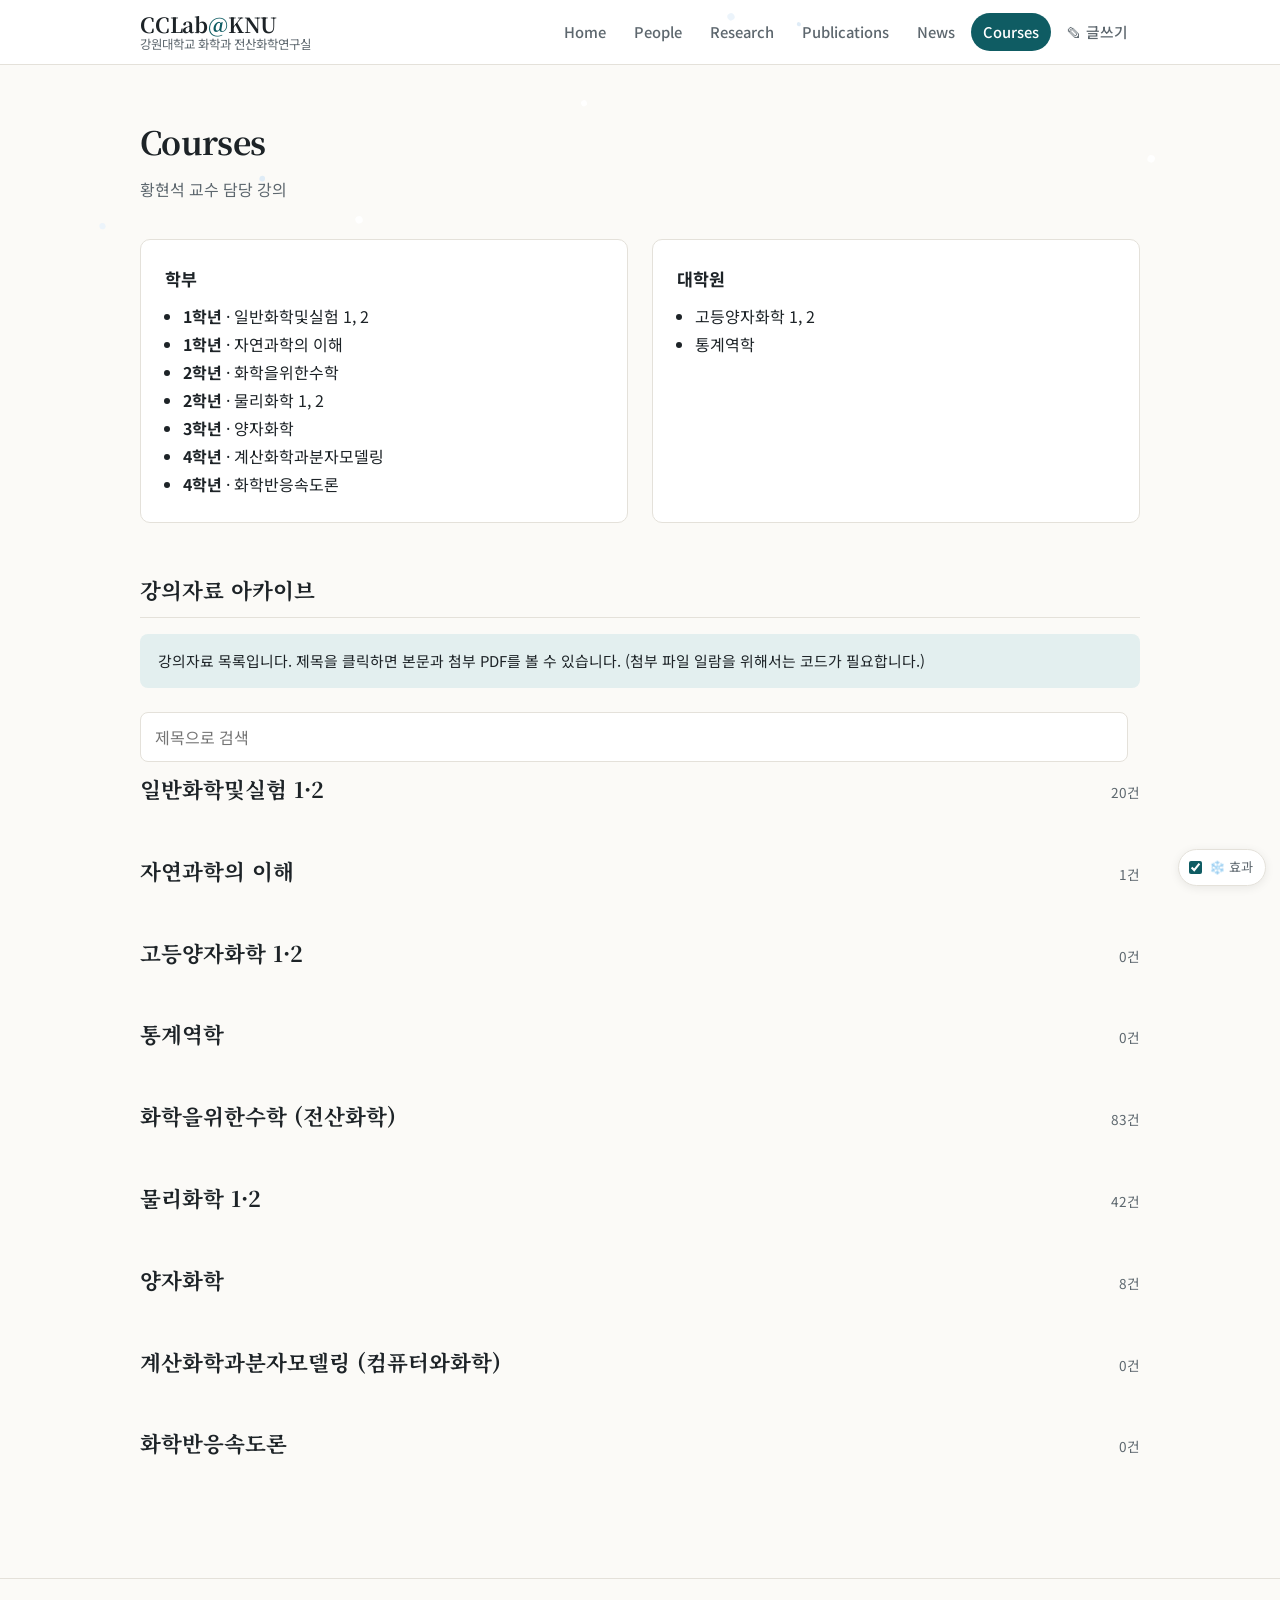
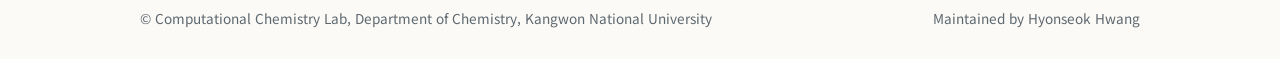
==== courses/index.html @ 5c09cba2 "CCLab 메인 홈페이지" ====
<!doctype html>
<html lang="ko">
<head>
<meta charset="utf-8">
<meta name="viewport" content="width=device-width, initial-scale=1">
<title>Courses · CCLab@KNU</title>
<meta name="description" content="강원대학교 화학과 전산화학연구실 (Computational Chemistry Lab, Kangwon National University)">
<link rel="preconnect" href="https://fonts.googleapis.com">
<link rel="preconnect" href="https://fonts.gstatic.com" crossorigin>
<link href="https://fonts.googleapis.com/css2?family=Noto+Sans+KR:wght@400;500;700&family=Noto+Serif+KR:wght@600;700&display=swap" rel="stylesheet">
<link rel="stylesheet" href="../assets/highlight/github.min.css">
<link rel="stylesheet" href="../assets/style.css">
</head>
<body>
<header class="site-header">
  <div class="wrap">
    <a class="brand" href="../"><b>CCLab<span>@</span>KNU</b><small>강원대학교 화학과 전산화학연구실</small></a>
    <button class="nav-toggle" aria-label="메뉴 열기" aria-expanded="false" aria-controls="nav"><span></span><span></span><span></span></button>
    <nav class="nav" id="nav"><a href="../">Home</a><a href="../people/">People</a><a href="../research/">Research</a><a href="../publications/">Publications</a><a href="../news/">News</a><a href="../courses/" class="active">Courses</a><a href="../write.html">✎ 글쓰기</a></nav>
  </div>
</header>
<main><div class="wrap">

<h1 class="page-title">Courses</h1>
<p class="page-lead">황현석 교수 담당 강의</p>
<div class="course-grid">
  <section class="card">
    <h3>학부</h3>
    <ul>
      <li><b>1학년</b> · 일반화학및실험 1, 2</li>
      <li><b>1학년</b> · 자연과학의 이해</li>
      <li><b>2학년</b> · 화학을위한수학</li>
      <li><b>2학년</b> · 물리화학 1, 2</li>
      <li><b>3학년</b> · 양자화학</li>
      <li><b>4학년</b> · 계산화학과분자모델링</li>
      <li><b>4학년</b> · 화학반응속도론</li>
    </ul>
  </section>
  <section class="card">
    <h3>대학원</h3>
    <ul>
      <li>고등양자화학 1, 2</li>
      <li>통계역학</li>
    </ul>
  </section>
</div>

<h2>강의자료 아카이브</h2>
<p class="note">강의자료 목록입니다. 제목을 클릭하면 본문과 첨부 PDF를 볼 수 있습니다. (첨부 파일 일람을 위해서는 코드가 필요합니다.)</p>

<div class="pub-tools">
  <input type="search" id="bq" placeholder="제목으로 검색" aria-label="강의자료 검색">
  <span id="bcount" style="color:var(--muted);font-size:.9rem"></span>
</div>

<details class="board"><summary class="board-head"><h2>일반화학및실험 1·2</h2><span class="meta">20건</span></summary><ul class="news-list arch"><li data-t="2018년 2학기 일반화학및실험2 2차시험 해답"><time>2018.12.19</time><button class="arch-link" data-file="" data-body="&lt;p&gt;2018년 2학기 일반화학및실험2 2차시험 해답입니다.&lt;/p&gt;" data-title="2018년 2학기 일반화학및실험2 2차시험 해답" data-date="2018.12.19">2018년 2학기 일반화학및실험2 2차시험 해답</button></li>
<li data-t="2018년 2학기 일반화학및실험2 1차시험 해답"><time>2018.11.15</time><button class="arch-link" data-file="" data-body="&lt;p&gt;2018년 2학기 일반화학및실험2 1차시험 해답입니다.&lt;/p&gt;" data-title="2018년 2학기 일반화학및실험2 1차시험 해답" data-date="2018.11.15">2018년 2학기 일반화학및실험2 1차시험 해답</button></li>
<li data-t="2010년 1학기 일반화학및실험1 기말고사 해답"><time>2017.04.17</time><button class="arch-link" data-file="" data-body="&lt;p&gt;2010년 1학기 일반화학및실험1 기말고사 해답&lt;/p&gt;" data-title="2010년 1학기 일반화학및실험1 기말고사 해답" data-date="2017.04.17">2010년 1학기 일반화학및실험1 기말고사 해답</button></li>
<li data-t="2010년 1학기 일반화학및실험1 기말고사 문제"><time>2017.04.17</time><button class="arch-link" data-file="" data-body="&lt;p&gt;2010년 1학기 일반화학및실험1 기말고사 문제&lt;/p&gt;" data-title="2010년 1학기 일반화학및실험1 기말고사 문제" data-date="2017.04.17">2010년 1학기 일반화학및실험1 기말고사 문제</button></li>
<li data-t="2010년 1학기 일반화학및실험1 2차 중간고사 해답"><time>2017.04.17</time><button class="arch-link" data-file="" data-body="&lt;p&gt;2010년 1학기 일반화학및실험1 2차 중간고사 해답&lt;/p&gt;" data-title="2010년 1학기 일반화학및실험1 2차 중간고사 해답" data-date="2017.04.17">2010년 1학기 일반화학및실험1 2차 중간고사 해답</button></li>
<li data-t="2010년 1학기 일반화학및실험1 2차 중간고사 문제"><time>2017.04.17</time><button class="arch-link" data-file="" data-body="&lt;p&gt;2010년 1학기 일반화학및실험1 2차 중간고사 문제&lt;/p&gt;" data-title="2010년 1학기 일반화학및실험1 2차 중간고사 문제" data-date="2017.04.17">2010년 1학기 일반화학및실험1 2차 중간고사 문제</button></li>
<li data-t="2010년 1학기 일반화학및실험1 1차 중간고사 해답"><time>2017.04.17</time><button class="arch-link" data-file="" data-body="&lt;p&gt;2010년 1학기 일반화학및실험1 1차 중간고사 해답&lt;/p&gt;" data-title="2010년 1학기 일반화학및실험1 1차 중간고사 해답" data-date="2017.04.17">2010년 1학기 일반화학및실험1 1차 중간고사 해답</button></li>
<li data-t="2014년 2학기 일반화학및실험2 기말고사 해답"><time>2017.03.21</time><button class="arch-link" data-file="" data-body="&lt;p&gt;2014년 2학기 일반화학및실험2 기말고사 해답&lt;/p&gt;" data-title="2014년 2학기 일반화학및실험2 기말고사 해답" data-date="2017.03.21">2014년 2학기 일반화학및실험2 기말고사 해답</button></li>
<li data-t="2014년 2학기 일반화학및실험2 기말고사 문제"><time>2017.03.21</time><button class="arch-link" data-file="" data-body="&lt;p&gt;2014년 2학기 일반화학및실험2 기말고사 문제&lt;/p&gt;" data-title="2014년 2학기 일반화학및실험2 기말고사 문제" data-date="2017.03.21">2014년 2학기 일반화학및실험2 기말고사 문제</button></li>
<li data-t="2014년 2학기 일반화학및실험2 2차 중간고사 정답"><time>2017.03.21</time><button class="arch-link" data-file="" data-body="&lt;p&gt;2014년 2학기 일반화학및실험2 2차 중간고사 정답&lt;/p&gt;" data-title="2014년 2학기 일반화학및실험2 2차 중간고사 정답" data-date="2017.03.21">2014년 2학기 일반화학및실험2 2차 중간고사 정답</button></li>
<li data-t="2014년 2학기 일반화학및실험2 2차 중간고사 문제"><time>2017.03.21</time><button class="arch-link" data-file="" data-body="&lt;p&gt;2014년 2학기 일반화학및실험2 2차 중간고사 문제&lt;/p&gt;" data-title="2014년 2학기 일반화학및실험2 2차 중간고사 문제" data-date="2017.03.21">2014년 2학기 일반화학및실험2 2차 중간고사 문제</button></li>
<li data-t="2014년 2학기 일반화학및실험2 1차 중간고사 해답"><time>2017.03.21</time><button class="arch-link" data-file="" data-body="&lt;p&gt;2014년 2학기 일반화학및실험2 1차 중간고사 해답&lt;/p&gt;" data-title="2014년 2학기 일반화학및실험2 1차 중간고사 해답" data-date="2017.03.21">2014년 2학기 일반화학및실험2 1차 중간고사 해답</button></li>
<li data-t="2014년 2학기 일반화학및실험2 1차 중간고사 문제"><time>2017.03.21</time><button class="arch-link" data-file="" data-body="&lt;p&gt;2014년 2학기 일반화학및실험2 1차 중간고사 문제&lt;/p&gt;" data-title="2014년 2학기 일반화학및실험2 1차 중간고사 문제" data-date="2017.03.21">2014년 2학기 일반화학및실험2 1차 중간고사 문제</button></li>
<li data-t="2014년 1학기 일반화학및실험1 기말고사 정답"><time>2017.03.21</time><button class="arch-link" data-file="" data-body="&lt;p&gt;2014년 1학기 일반화학및실험1 기말고사 정답&lt;/p&gt;" data-title="2014년 1학기 일반화학및실험1 기말고사 정답" data-date="2017.03.21">2014년 1학기 일반화학및실험1 기말고사 정답</button></li>
<li data-t="2014년 1학기 일반화학및실험1 기말고사 문제"><time>2017.03.21</time><button class="arch-link" data-file="" data-body="&lt;p&gt;2014년 1학기 일반화학및실험1 기말고사 문제&lt;/p&gt;" data-title="2014년 1학기 일반화학및실험1 기말고사 문제" data-date="2017.03.21">2014년 1학기 일반화학및실험1 기말고사 문제</button></li>
<li data-t="2014년 1학기 일반화학및실험1 2차 중간고사 해답"><time>2017.03.21</time><button class="arch-link" data-file="" data-body="&lt;p&gt;2014년 1학기 일반화학및실험1 2차 중간고사 해답&lt;/p&gt;" data-title="2014년 1학기 일반화학및실험1 2차 중간고사 해답" data-date="2017.03.21">2014년 1학기 일반화학및실험1 2차 중간고사 해답</button></li>
<li data-t="2014년 1학기 일반화학및실험1 2차 중간고사 문제"><time>2017.03.21</time><button class="arch-link" data-file="" data-body="&lt;p&gt;2014년 1학기 일반화학및실험1 2차 중간고사 문제&lt;/p&gt;" data-title="2014년 1학기 일반화학및실험1 2차 중간고사 문제" data-date="2017.03.21">2014년 1학기 일반화학및실험1 2차 중간고사 문제</button></li>
<li data-t="2014년 1학기 일반화학및실험1 1차 중간고사 해답"><time>2017.03.21</time><button class="arch-link" data-file="" data-body="&lt;p&gt;2014년 1학기 일반화학및실험1 1차 중간고사 해답&lt;/p&gt;" data-title="2014년 1학기 일반화학및실험1 1차 중간고사 해답" data-date="2017.03.21">2014년 1학기 일반화학및실험1 1차 중간고사 해답</button></li>
<li data-t="2014년 1학기 일반화학및실험1 1차 중간고사 문제"><time>2017.03.21</time><button class="arch-link" data-file="" data-body="&lt;p&gt;2014년 1학기 일반화학및실험1 1차 중간고사 문제&lt;/p&gt;" data-title="2014년 1학기 일반화학및실험1 1차 중간고사 문제" data-date="2017.03.21">2014년 1학기 일반화학및실험1 1차 중간고사 문제</button></li>
<li data-t="2010년 1학기 일반화학및실험1 1차 중간고사 문제"><time>2017.03.21</time><button class="arch-link" data-file="" data-body="&lt;p&gt;2010년 일반화학및실험1 1차 중간고사 문제&lt;/p&gt;" data-title="2010년 1학기 일반화학및실험1 1차 중간고사 문제" data-date="2017.03.21">2010년 1학기 일반화학및실험1 1차 중간고사 문제</button></li></ul></details>
<details class="board"><summary class="board-head"><h2>자연과학의 이해</h2><span class="meta">1건</span></summary><ul class="news-list arch"><li data-t="2015년 2학기 자과이 중간고사 기출문제 (2분반)"><time>2016.03.30</time><button class="arch-link" data-file="" data-body="&lt;p&gt;2015년 2학기 자과이 중간고사&lt;/p&gt;" data-title="2015년 2학기 자과이 중간고사 기출문제 (2분반)" data-date="2016.03.30">2015년 2학기 자과이 중간고사 기출문제 (2분반)</button></li></ul></details>
<details class="board"><summary class="board-head"><h2>고등양자화학 1·2</h2><span class="meta">0건</span></summary><p style="color:var(--muted);padding:8px 0">등록된 글이 없습니다.</p></details>
<details class="board"><summary class="board-head"><h2>통계역학</h2><span class="meta">0건</span></summary><p style="color:var(--muted);padding:8px 0">등록된 글이 없습니다.</p></details>
<details class="board"><summary class="board-head"><h2>화학을위한수학 (전산화학)</h2><span class="meta">83건</span></summary><ul class="news-list arch"><li data-t="2023년 1학기 화학을위한수학 3차시험 해답"><time>2023.06.26</time><button class="arch-link" data-file="assets/boards/compchem/102__2023s_math_for_phys_chem_test03_sol.pdf" data-body="&lt;p&gt;2023년 1학기 화학을위한수학 3차시험 해답&lt;/p&gt;" data-title="2023년 1학기 화학을위한수학 3차시험 해답" data-date="2023.06.26">2023년 1학기 화학을위한수학 3차시험 해답</button></li>
<li data-t="2023년 1학기 화학을위한수학 3차시험 문제"><time>2023.06.26</time><button class="arch-link" data-file="assets/boards/compchem/101__2023s_comp_chem_test03.pdf" data-body="&lt;p&gt;2023년 1학기 화학을위한수학 3차시험 문제&lt;/p&gt;" data-title="2023년 1학기 화학을위한수학 3차시험 문제" data-date="2023.06.26">2023년 1학기 화학을위한수학 3차시험 문제</button></li>
<li data-t="2023년 1학기 화학을위한수학 2차시험 해답"><time>2023.06.26</time><button class="arch-link" data-file="assets/boards/compchem/100__2023s_math_for_phys_chem_test02_sol.pdf" data-body="&lt;p&gt;2023년 1학기 화학을위한수학 2차시험 해답&lt;/p&gt;" data-title="2023년 1학기 화학을위한수학 2차시험 해답" data-date="2023.06.26">2023년 1학기 화학을위한수학 2차시험 해답</button></li>
<li data-t="2023년 1학기 화학을위한수학 1차시험 해답"><time>2023.05.15</time><button class="arch-link" data-file="assets/boards/compchem/98__2023s_math_for_phys_chem_test01_sol.pdf" data-body="&lt;p&gt;2023년 1학기 화학을위한수학 1차시험 해답&lt;/p&gt;" data-title="2023년 1학기 화학을위한수학 1차시험 해답" data-date="2023.05.15">2023년 1학기 화학을위한수학 1차시험 해답</button></li>
<li data-t="2023년 1학기 화학을위한수학 1차시험 문제"><time>2023.05.15</time><button class="arch-link" data-file="assets/boards/compchem/97__2023s_math_for_phys_chem_test01.pdf" data-body="&lt;p&gt;2023년 1학기 화학을위한수학 1차시험 문제입니다.&lt;/p&gt;" data-title="2023년 1학기 화학을위한수학 1차시험 문제" data-date="2023.05.15">2023년 1학기 화학을위한수학 1차시험 문제</button></li>
<li data-t="2018년 1학기 전산화학  3차시험 해답"><time>2018.06.25</time><button class="arch-link" data-file="assets/boards/compchem/95__2018s_comp_chem_test03_sol.pdf" data-body="&lt;p&gt;2018년 1학기 전산화학  3차시험 해답&lt;/p&gt;" data-title="2018년 1학기 전산화학  3차시험 해답" data-date="2018.06.25">2018년 1학기 전산화학  3차시험 해답</button></li>
<li data-t="2018년 1학기 전산화학  3차시험 문제"><time>2018.06.25</time><button class="arch-link" data-file="assets/boards/compchem/94__2018s_comp_chem_test03.pdf" data-body="&lt;p&gt;2018년 1학기 전산화학  3차시험 문제&lt;/p&gt;" data-title="2018년 1학기 전산화학  3차시험 문제" data-date="2018.06.25">2018년 1학기 전산화학  3차시험 문제</button></li>
<li data-t="2018년 1학기 전산화학 2차시험 문제"><time>2018.06.05</time><button class="arch-link" data-file="assets/boards/compchem/92__2018s_comp_chem_test02.pdf" data-body="&lt;p&gt;2018년 1학기 전산화학 2차시험 문제제&lt;/p&gt;" data-title="2018년 1학기 전산화학 2차시험 문제" data-date="2018.06.05">2018년 1학기 전산화학 2차시험 문제</button></li>
<li data-t="2018년 1학기 전산화학  2차시험 해답"><time>2018.06.05</time><button class="arch-link" data-file="assets/boards/compchem/93__2018s_comp_chem_test02_sol.pdf" data-body="&lt;p&gt;2018년 1학기 전산화학  2차시험 해답&lt;/p&gt;" data-title="2018년 1학기 전산화학  2차시험 해답" data-date="2018.06.05">2018년 1학기 전산화학  2차시험 해답</button></li>
<li data-t="2018년 전산화학 1차시험 문제"><time>2018.04.10</time><button class="arch-link" data-file="assets/boards/compchem/88__2018s_comp_chem_test01.pdf" data-body="&lt;p&gt;2018년 전산화학 1차시험 문제입니다.&lt;/p&gt;" data-title="2018년 전산화학 1차시험 문제" data-date="2018.04.10">2018년 전산화학 1차시험 문제</button></li>
<li data-t="2018년 전산화학 1차시험  해답"><time>2018.04.10</time><button class="arch-link" data-file="assets/boards/compchem/89__2018s_comp_chem_test01_sol.pdf" data-body="&lt;p&gt;2018년 전산화학 1차시험  해답입니다.&lt;/p&gt;" data-title="2018년 전산화학 1차시험  해답" data-date="2018.04.10">2018년 전산화학 1차시험  해답</button></li>
<li data-t="2017년 전산화학 3차시험 정답"><time>2017.06.28</time><button class="arch-link" data-file="assets/boards/compchem/85__2017s_comp_chem_test03_sol.pdf" data-body="&lt;p&gt;2017년 전산화학 3차시험 정답입니다.&lt;/p&gt;" data-title="2017년 전산화학 3차시험 정답" data-date="2017.06.28">2017년 전산화학 3차시험 정답</button></li>
<li data-t="2017년 전산화학 3차시험 문제"><time>2017.06.28</time><button class="arch-link" data-file="assets/boards/compchem/84__2017s_comp_chem_test03.pdf" data-body="&lt;p&gt;제2017년 전산화학 3차시험 문제&lt;/p&gt;" data-title="2017년 전산화학 3차시험 문제" data-date="2017.06.28">2017년 전산화학 3차시험 문제</button></li>
<li data-t="2017년 전산화학 2차시험 정답"><time>2017.06.19</time><button class="arch-link" data-file="assets/boards/compchem/83__2017s_comp_chem_test02_sol.pdf" data-body="&lt;p&gt;2017년 1학기 전산화학 2차시험 정답&lt;/p&gt;" data-title="2017년 전산화학 2차시험 정답" data-date="2017.06.19">2017년 전산화학 2차시험 정답</button></li>
<li data-t="2017년 전산화학 2차시험 문제"><time>2017.06.19</time><button class="arch-link" data-file="assets/boards/compchem/82__2017s_comp_chem_test02.pdf" data-body="&lt;p&gt;2017년 전산화학 2차시험 문제&lt;/p&gt;" data-title="2017년 전산화학 2차시험 문제" data-date="2017.06.19">2017년 전산화학 2차시험 문제</button></li>
<li data-t="2017년 전산화학 1차시험 정답"><time>2017.04.28</time><button class="arch-link" data-file="assets/boards/compchem/80__2017s_comp_chem_test01_sol.pdf" data-body="&lt;p&gt;2017년도 1학기 전산화학 1차시험 정답&lt;/p&gt;" data-title="2017년 전산화학 1차시험 정답" data-date="2017.04.28">2017년 전산화학 1차시험 정답</button></li>
<li data-t="2017년 전산화학 1차시험 문제"><time>2017.04.28</time><button class="arch-link" data-file="assets/boards/compchem/79__2017s_comp_chem_test01.pdf" data-body="&lt;p&gt;2017년도 1학기 전산화학 1차시험 문제제&lt;/p&gt;" data-title="2017년 전산화학 1차시험 문제" data-date="2017.04.28">2017년 전산화학 1차시험 문제</button></li>
<li data-t="2016년 전산화학 4차 시험 정답"><time>2016.06.21</time><button class="arch-link" data-file="assets/boards/compchem/74__2016s_comp_chem_test04_sol.pdf" data-body="&lt;p&gt;2016년 전산화학 4차 시험 정답&lt;/p&gt;" data-title="2016년 전산화학 4차 시험 정답" data-date="2016.06.21">2016년 전산화학 4차 시험 정답</button></li>
<li data-t="2016년 전산화학 4차 시험 문제"><time>2016.06.21</time><button class="arch-link" data-file="assets/boards/compchem/73__2016s_comp_chem_test04.pdf" data-body="&lt;p&gt;2016년 1학기 전산화학 4차 시험 문제&lt;/p&gt;" data-title="2016년 전산화학 4차 시험 문제" data-date="2016.06.21">2016년 전산화학 4차 시험 문제</button></li>
<li data-t="2016년 전산화학 1차 시험 정답"><time>2016.06.21</time><button class="arch-link" data-file="assets/boards/compchem/76__2016s_comp_chem_test01_sol.pdf" data-body="&lt;p&gt;2016년 전산화학 1차 시험 정답&lt;/p&gt;" data-title="2016년 전산화학 1차 시험 정답" data-date="2016.06.21">2016년 전산화학 1차 시험 정답</button></li>
<li data-t="2016년 전산화학 1차  시험 문제"><time>2016.06.21</time><button class="arch-link" data-file="assets/boards/compchem/75__2016s_comp_chem_test01.pdf" data-body="&lt;p&gt;2016년 전산화학 1차  시험 문제&lt;/p&gt;" data-title="2016년 전산화학 1차  시험 문제" data-date="2016.06.21">2016년 전산화학 1차  시험 문제</button></li>
<li data-t="2016년 전산화학 3차시험 정답"><time>2016.06.13</time><button class="arch-link" data-file="assets/boards/compchem/72__2016s_comp_chem_test03_sol.pdf" data-body="&lt;p&gt;2016년 전산화학 3차시험 정답&lt;br&gt;총점은 120점으로 계산했습니다. (130점 아님)&lt;/p&gt;" data-title="2016년 전산화학 3차시험 정답" data-date="2016.06.13">2016년 전산화학 3차시험 정답</button></li>
<li data-t="2016년 전산화학 3차시험 문제"><time>2016.06.13</time><button class="arch-link" data-file="assets/boards/compchem/71__2016s_comp_chem_test03.pdf" data-body="&lt;p&gt;2016년 전산화학 3차시험 문제&lt;/p&gt;" data-title="2016년 전산화학 3차시험 문제" data-date="2016.06.13">2016년 전산화학 3차시험 문제</button></li>
<li data-t="2016년 전산화학 2차시험 문제"><time>2016.06.13</time><button class="arch-link" data-file="assets/boards/compchem/68__2016s_comp_chem_test02.pdf" data-body="&lt;p&gt;2016년 전산화학 2차시험 문제&lt;/p&gt;" data-title="2016년 전산화학 2차시험 문제" data-date="2016.06.13">2016년 전산화학 2차시험 문제</button></li>
<li data-t="2016년 전산화학 2차 시험 정답"><time>2016.06.13</time><button class="arch-link" data-file="assets/boards/compchem/70__2016s_comp_chem_test02_sol.pdf" data-body="&lt;p&gt;2016년 전산화학 2차 시험 정답&lt;/p&gt;" data-title="2016년 전산화학 2차 시험 정답" data-date="2016.06.13">2016년 전산화학 2차 시험 정답</button></li>
<li data-t="2015년 전산화학 4차시험 정답"><time>2015.06.22</time><button class="arch-link" data-file="assets/boards/compchem/64__2015s_comp_chem_test04_sol.pdf" data-body="&lt;p&gt;2015년 전산화학 4차시험 정답입니다.&lt;/p&gt;" data-title="2015년 전산화학 4차시험 정답" data-date="2015.06.22">2015년 전산화학 4차시험 정답</button></li>
<li data-t="2015년 전산화학 4차시험 문제"><time>2015.06.22</time><button class="arch-link" data-file="assets/boards/compchem/63__2015s_comp_chem_test04.pdf" data-body="&lt;p&gt;2015년 전산화학 4차시험 문제&lt;/p&gt;" data-title="2015년 전산화학 4차시험 문제" data-date="2015.06.22">2015년 전산화학 4차시험 문제</button></li>
<li data-t="2015년 전산화학 3차 시험 정답"><time>2015.06.11</time><button class="arch-link" data-file="assets/boards/compchem/61__2015s_comp_chem_test03_sol.pdf" data-body="&lt;p&gt;2015년 전산화학 3차 시험 정답입니다.&lt;/p&gt;" data-title="2015년 전산화학 3차 시험 정답" data-date="2015.06.11">2015년 전산화학 3차 시험 정답</button></li>
<li data-t="2015년 전산화학 3차 시험 문제"><time>2015.06.11</time><button class="arch-link" data-file="assets/boards/compchem/60__2015s_comp_chem_test03.pdf" data-body="&lt;p&gt;2015년 전산화학 3차 시험 문제입니다.&lt;/p&gt;" data-title="2015년 전산화학 3차 시험 문제" data-date="2015.06.11">2015년 전산화학 3차 시험 문제</button></li>
<li data-t="2015년 전산화학 2차시험 문제 정답"><time>2015.05.27</time><button class="arch-link" data-file="assets/boards/compchem/58__2015s_comp_chem_test02_sol.pdf" data-body="&lt;p&gt;2015년 전산화학 2차시험 문제 정답&lt;/p&gt;" data-title="2015년 전산화학 2차시험 문제 정답" data-date="2015.05.27">2015년 전산화학 2차시험 문제 정답</button></li>
<li data-t="2015년 전산화학 2차 시험 문제"><time>2015.05.27</time><button class="arch-link" data-file="assets/boards/compchem/57__2015s_comp_chem_test02.pdf" data-body="&lt;p&gt;2015년 전산화학 2차 시험 문제&lt;/p&gt;" data-title="2015년 전산화학 2차 시험 문제" data-date="2015.05.27">2015년 전산화학 2차 시험 문제</button></li>
<li data-t="2015년 전산화학 1차 시험 정답"><time>2015.04.22</time><button class="arch-link" data-file="assets/boards/compchem/52__2015s_comp_chem_test01_sol.pdf" data-body="&lt;p&gt;2015년 전산화학 1차 시험 정답&lt;/p&gt;" data-title="2015년 전산화학 1차 시험 정답" data-date="2015.04.22">2015년 전산화학 1차 시험 정답</button></li>
<li data-t="2015년 전산화학 1차 시험 문제"><time>2015.04.22</time><button class="arch-link" data-file="assets/boards/compchem/51__2015s_comp_chem_test01.pdf" data-body="&lt;p&gt;2015년 전산화학 1차 시험 문제&lt;/p&gt;" data-title="2015년 전산화학 1차 시험 문제" data-date="2015.04.22">2015년 전산화학 1차 시험 문제</button></li>
<li data-t="2014년 전산화학 기말 시험 정답"><time>2015.04.22</time><button class="arch-link" data-file="assets/boards/compchem/50__2014s_comp_chem_final_sol.pdf" data-body="&lt;p&gt;2014년 전산화학 기말 시험 정답&lt;/p&gt;" data-title="2014년 전산화학 기말 시험 정답" data-date="2015.04.22">2014년 전산화학 기말 시험 정답</button></li>
<li data-t="2014년 전산화학 기말 시험 문제"><time>2015.04.22</time><button class="arch-link" data-file="assets/boards/compchem/49__2014s_comp_chem_final.pdf" data-body="&lt;p&gt;2014년 전산화학 기말 시험 문제&lt;/p&gt;" data-title="2014년 전산화학 기말 시험 문제" data-date="2015.04.22">2014년 전산화학 기말 시험 문제</button></li>
<li data-t="2014년 전산화학 3차 시험 정답"><time>2015.04.22</time><button class="arch-link" data-file="assets/boards/compchem/48__2014s_comp_chem_test03_sol.pdf" data-body="&lt;p&gt;2014년 전산화학 3차 시험 정답&lt;/p&gt;" data-title="2014년 전산화학 3차 시험 정답" data-date="2015.04.22">2014년 전산화학 3차 시험 정답</button></li>
<li data-t="2014년 전산화학 3차 시험 문제"><time>2015.04.22</time><button class="arch-link" data-file="assets/boards/compchem/47__2014s_comp_chem_test03.pdf" data-body="&lt;p&gt;2014년 전산화학 3차 시험 문제&lt;/p&gt;" data-title="2014년 전산화학 3차 시험 문제" data-date="2015.04.22">2014년 전산화학 3차 시험 문제</button></li>
<li data-t="2014년 전산화학 2차 시험 정답"><time>2015.04.22</time><button class="arch-link" data-file="assets/boards/compchem/46__2014s_comp_chem_test02_sol.pdf" data-body="&lt;p&gt;2014년 전산화학 2차 시험 정답&lt;/p&gt;" data-title="2014년 전산화학 2차 시험 정답" data-date="2015.04.22">2014년 전산화학 2차 시험 정답</button></li>
<li data-t="2014년 전산화학 2차 시험 문제"><time>2015.04.22</time><button class="arch-link" data-file="assets/boards/compchem/45__2014s_comp_chem_test02.pdf" data-body="&lt;p&gt;2014년 전산화학 2차 시험 문제&lt;/p&gt;" data-title="2014년 전산화학 2차 시험 문제" data-date="2015.04.22">2014년 전산화학 2차 시험 문제</button></li>
<li data-t="2014년 전산화학 1차 시험 정답"><time>2015.04.22</time><button class="arch-link" data-file="assets/boards/compchem/44__2014s_comp_chem_test01_sol.pdf" data-body="&lt;p&gt;2014년 전산화학 1차 시험 정답&lt;/p&gt;" data-title="2014년 전산화학 1차 시험 정답" data-date="2015.04.22">2014년 전산화학 1차 시험 정답</button></li>
<li data-t="2014년 전산화학 1차 시험 문제"><time>2015.04.22</time><button class="arch-link" data-file="assets/boards/compchem/43__2014s_comp_chem_test01.pdf" data-body="&lt;p&gt;2014년 전산화학 1차 시험 문제&lt;/p&gt;" data-title="2014년 전산화학 1차 시험 문제" data-date="2015.04.22">2014년 전산화학 1차 시험 문제</button></li>
<li data-t="2013년 전산화학 기말 시험 정답"><time>2015.04.22</time><button class="arch-link" data-file="assets/boards/compchem/42__2013s_comp_chem_final_sol.pdf" data-body="&lt;p&gt;2013년 전산화학 기말 시험 정답&lt;/p&gt;" data-title="2013년 전산화학 기말 시험 정답" data-date="2015.04.22">2013년 전산화학 기말 시험 정답</button></li>
<li data-t="2013년 전산화학 기말 시험 문제"><time>2015.04.22</time><button class="arch-link" data-file="assets/boards/compchem/41__2013s_comp_chem_final.pdf" data-body="&lt;p&gt;2013년 전산화학 기말 시험 문제&lt;/p&gt;" data-title="2013년 전산화학 기말 시험 문제" data-date="2015.04.22">2013년 전산화학 기말 시험 문제</button></li>
<li data-t="2013년 전산화학 3차 시험 정답"><time>2015.04.22</time><button class="arch-link" data-file="assets/boards/compchem/40__2013s_comp_chem_test03_sol.pdf" data-body="&lt;p&gt;2013년 전산화학 3차 시험 정답&lt;/p&gt;" data-title="2013년 전산화학 3차 시험 정답" data-date="2015.04.22">2013년 전산화학 3차 시험 정답</button></li>
<li data-t="2013년 전산화학 3차 시험 문제"><time>2015.04.22</time><button class="arch-link" data-file="assets/boards/compchem/39__2013s_comp_chem_test03.pdf" data-body="&lt;p&gt;2013년 전산화학 3차 시험 문제&lt;/p&gt;" data-title="2013년 전산화학 3차 시험 문제" data-date="2015.04.22">2013년 전산화학 3차 시험 문제</button></li>
<li data-t="2013년 전산화학 2차 시험 정답"><time>2015.04.22</time><button class="arch-link" data-file="assets/boards/compchem/38__2013s_comp_chem_test02_sol.pdf" data-body="&lt;p&gt;2013년 전산화학 2차 시험 정답&lt;/p&gt;" data-title="2013년 전산화학 2차 시험 정답" data-date="2015.04.22">2013년 전산화학 2차 시험 정답</button></li>
<li data-t="2013년 전산화학 2차 시험 문제"><time>2015.04.22</time><button class="arch-link" data-file="assets/boards/compchem/37__2013s_comp_chem_test02.pdf" data-body="&lt;p&gt;2013년 전산화학 2차 시험 문제&lt;/p&gt;" data-title="2013년 전산화학 2차 시험 문제" data-date="2015.04.22">2013년 전산화학 2차 시험 문제</button></li>
<li data-t="2013년 전산화학 1차 시험 정답"><time>2015.04.22</time><button class="arch-link" data-file="assets/boards/compchem/36__2013s_comp_chem_test01_sol.pdf" data-body="&lt;p&gt;2013년 전산화학 1차 시험 정답&lt;/p&gt;" data-title="2013년 전산화학 1차 시험 정답" data-date="2015.04.22">2013년 전산화학 1차 시험 정답</button></li>
<li data-t="2013년 전산화학 1차 시험 문제"><time>2015.04.22</time><button class="arch-link" data-file="assets/boards/compchem/35__2013s_comp_chem_test01.pdf" data-body="&lt;p&gt;2013년 전산화학 1차 시험 문제&lt;/p&gt;" data-title="2013년 전산화학 1차 시험 문제" data-date="2015.04.22">2013년 전산화학 1차 시험 문제</button></li>
<li data-t="2012년 전산화학 기말 시험 정답"><time>2015.04.22</time><button class="arch-link" data-file="assets/boards/compchem/34__2012s_comp_chem_final_sol.pdf" data-body="&lt;p&gt;2012년 전산화학 기말 시험 정답&lt;/p&gt;" data-title="2012년 전산화학 기말 시험 정답" data-date="2015.04.22">2012년 전산화학 기말 시험 정답</button></li>
<li data-t="2012년 전산화학 기말 시험 문제"><time>2015.04.22</time><button class="arch-link" data-file="assets/boards/compchem/33__2012s_comp_chem_final.pdf" data-body="&lt;p&gt;2012년 전산화학 기말 시험 문제&lt;/p&gt;" data-title="2012년 전산화학 기말 시험 문제" data-date="2015.04.22">2012년 전산화학 기말 시험 문제</button></li>
<li data-t="2012년 전산화학 3차 시험 정답"><time>2015.04.22</time><button class="arch-link" data-file="assets/boards/compchem/32__2012s_comp_chem_test03_sol.pdf" data-body="&lt;p&gt;2012년 전산화학 3차 시험 정답&lt;/p&gt;" data-title="2012년 전산화학 3차 시험 정답" data-date="2015.04.22">2012년 전산화학 3차 시험 정답</button></li>
<li data-t="2012년 전산화학 3차 시험 문제"><time>2015.04.22</time><button class="arch-link" data-file="assets/boards/compchem/31__2012s_comp_chem_test03.pdf" data-body="&lt;p&gt;2012년 전산화학 3차 시험 문제&lt;/p&gt;" data-title="2012년 전산화학 3차 시험 문제" data-date="2015.04.22">2012년 전산화학 3차 시험 문제</button></li>
<li data-t="2012년 전산화학 2차 시험 정답"><time>2015.04.22</time><button class="arch-link" data-file="assets/boards/compchem/30__2012s_comp_chem_test02_sol.pdf" data-body="&lt;p&gt;2012년 전산화학 2차 시험 정답&lt;/p&gt;" data-title="2012년 전산화학 2차 시험 정답" data-date="2015.04.22">2012년 전산화학 2차 시험 정답</button></li>
<li data-t="2012년 전산화학 2차 시험 문제"><time>2015.04.22</time><button class="arch-link" data-file="assets/boards/compchem/29__2012s_comp_chem_test02.pdf" data-body="&lt;p&gt;2012년 전산화학 2차 시험 문제&lt;/p&gt;" data-title="2012년 전산화학 2차 시험 문제" data-date="2015.04.22">2012년 전산화학 2차 시험 문제</button></li>
<li data-t="2012년 전산화학 1차 시험 정답"><time>2015.04.22</time><button class="arch-link" data-file="assets/boards/compchem/28__2012s_comp_chem_test01_sol.pdf" data-body="&lt;p&gt;2012년 전산화학 1차 시험 정답&lt;/p&gt;" data-title="2012년 전산화학 1차 시험 정답" data-date="2015.04.22">2012년 전산화학 1차 시험 정답</button></li>
<li data-t="2012년 전산화학 1차 시험 문제"><time>2015.04.22</time><button class="arch-link" data-file="assets/boards/compchem/27__2012s_comp_chem_test01.pdf" data-body="&lt;p&gt;2012년 전산화학 1차 시험 문제&lt;/p&gt;" data-title="2012년 전산화학 1차 시험 문제" data-date="2015.04.22">2012년 전산화학 1차 시험 문제</button></li>
<li data-t="2011년 전산화학 기말 시험 정답"><time>2015.04.22</time><button class="arch-link" data-file="assets/boards/compchem/26__2011s_comp_chem_final_sol.pdf" data-body="&lt;p&gt;2011년 전산화학 기말 시험 정답&lt;/p&gt;" data-title="2011년 전산화학 기말 시험 정답" data-date="2015.04.22">2011년 전산화학 기말 시험 정답</button></li>
<li data-t="2011년 전산화학 기말 시험 문제"><time>2015.04.22</time><button class="arch-link" data-file="assets/boards/compchem/25__2011s_comp_chem_final.pdf" data-body="&lt;p&gt;2011년 전산화학 기말 시험 문제&lt;/p&gt;" data-title="2011년 전산화학 기말 시험 문제" data-date="2015.04.22">2011년 전산화학 기말 시험 문제</button></li>
<li data-t="2011년 전산화학 4차 시험 정답"><time>2015.04.22</time><button class="arch-link" data-file="assets/boards/compchem/24__2011s_comp_chem_test04_sol.pdf" data-body="&lt;p&gt;2011년 전산화학 4차 시험 정답&lt;/p&gt;" data-title="2011년 전산화학 4차 시험 정답" data-date="2015.04.22">2011년 전산화학 4차 시험 정답</button></li>
<li data-t="2011년 전산화학 4차 시험 문제"><time>2015.04.22</time><button class="arch-link" data-file="assets/boards/compchem/23__2011s_comp_chem_test04.pdf" data-body="&lt;p&gt;2011년 전산화학 4차 시험 문제&lt;/p&gt;" data-title="2011년 전산화학 4차 시험 문제" data-date="2015.04.22">2011년 전산화학 4차 시험 문제</button></li>
<li data-t="2011년 전산화학 3차 시험 정답"><time>2015.04.22</time><button class="arch-link" data-file="assets/boards/compchem/22__2011s_comp_chem_test03_sol.pdf" data-body="&lt;p&gt;2011년 전산화학 3차 시험 정답&lt;/p&gt;" data-title="2011년 전산화학 3차 시험 정답" data-date="2015.04.22">2011년 전산화학 3차 시험 정답</button></li>
<li data-t="2011년 전산화학 3차 시험 문제"><time>2015.04.22</time><button class="arch-link" data-file="assets/boards/compchem/21__2011s_comp_chem_test03.pdf" data-body="&lt;p&gt;2011년 전산화학 3차 시험 문제&lt;/p&gt;" data-title="2011년 전산화학 3차 시험 문제" data-date="2015.04.22">2011년 전산화학 3차 시험 문제</button></li>
<li data-t="2011년 전산화학 2차 시험 정답"><time>2015.04.22</time><button class="arch-link" data-file="assets/boards/compchem/20__2011s_comp_chem_test02_sol.pdf" data-body="&lt;p&gt;2011년 전산화학 2차 시험 정답&lt;/p&gt;" data-title="2011년 전산화학 2차 시험 정답" data-date="2015.04.22">2011년 전산화학 2차 시험 정답</button></li>
<li data-t="2011년 전산화학 2차 시험 문제"><time>2015.04.22</time><button class="arch-link" data-file="assets/boards/compchem/19__2011s_comp_chem_test02.pdf" data-body="&lt;p&gt;2011년 전산화학 2차 시험 문제&lt;/p&gt;" data-title="2011년 전산화학 2차 시험 문제" data-date="2015.04.22">2011년 전산화학 2차 시험 문제</button></li>
<li data-t="2011년 전산화학 1차 시험 정답"><time>2015.04.22</time><button class="arch-link" data-file="assets/boards/compchem/18__2011s_comp_chemp_test01_sol.pdf" data-body="&lt;p&gt;2011년 전산화학 1차 시험 정답&lt;/p&gt;" data-title="2011년 전산화학 1차 시험 정답" data-date="2015.04.22">2011년 전산화학 1차 시험 정답</button></li>
<li data-t="2011년 전산화학 1차 시험 문제"><time>2015.04.22</time><button class="arch-link" data-file="assets/boards/compchem/17__2011s_comp_chem_test01.pdf" data-body="&lt;p&gt;2011년 전산화학 1차 시험 문제&lt;/p&gt;" data-title="2011년 전산화학 1차 시험 문제" data-date="2015.04.22">2011년 전산화학 1차 시험 문제</button></li>
<li data-t="2010년 전산화학 기말 시험 정답"><time>2015.04.22</time><button class="arch-link" data-file="assets/boards/compchem/16__2010s_comp_chem_final_sol.pdf" data-body="&lt;p&gt;2010년 전산화학 기말 시험 정답&lt;/p&gt;" data-title="2010년 전산화학 기말 시험 정답" data-date="2015.04.22">2010년 전산화학 기말 시험 정답</button></li>
<li data-t="2010년 전산화학 기말 시험 문제"><time>2015.04.22</time><button class="arch-link" data-file="assets/boards/compchem/15__2010s_comp_chem_final.pdf" data-body="&lt;p&gt;2010년 전산화학 기말 시험 문제&lt;/p&gt;" data-title="2010년 전산화학 기말 시험 문제" data-date="2015.04.22">2010년 전산화학 기말 시험 문제</button></li>
<li data-t="2010년 전산화학 3차 시험 정답"><time>2015.04.22</time><button class="arch-link" data-file="assets/boards/compchem/14__2010s_comp_chem_test03_sol.pdf" data-body="&lt;p&gt;2010년 전산화학 3차 시험 정답&lt;/p&gt;" data-title="2010년 전산화학 3차 시험 정답" data-date="2015.04.22">2010년 전산화학 3차 시험 정답</button></li>
<li data-t="2010년 전산화학 3차 시험 문제"><time>2015.04.22</time><button class="arch-link" data-file="assets/boards/compchem/13__2010s_comp_chem_test03.pdf" data-body="&lt;p&gt;2010년 전산화학 3차 시험 문제&lt;/p&gt;" data-title="2010년 전산화학 3차 시험 문제" data-date="2015.04.22">2010년 전산화학 3차 시험 문제</button></li>
<li data-t="2010년 전산화학 2차 시험 정답"><time>2015.04.22</time><button class="arch-link" data-file="assets/boards/compchem/12__2010s_comp_chem_test02_sol.pdf" data-body="&lt;p&gt;2010년 전산화학 2차 시험 정답&lt;/p&gt;" data-title="2010년 전산화학 2차 시험 정답" data-date="2015.04.22">2010년 전산화학 2차 시험 정답</button></li>
<li data-t="2010년 전산화학 2차 시험 문제"><time>2015.04.22</time><button class="arch-link" data-file="assets/boards/compchem/11__2010s_comp_chem_test02.pdf" data-body="&lt;p&gt;2010년 전산화학 2차 시험 문제&lt;/p&gt;" data-title="2010년 전산화학 2차 시험 문제" data-date="2015.04.22">2010년 전산화학 2차 시험 문제</button></li>
<li data-t="2010년 전산화학 1차 시험 정답"><time>2015.04.22</time><button class="arch-link" data-file="assets/boards/compchem/10__2010s_comp_chemp_test01_sol.pdf" data-body="&lt;p&gt;2010년 전산화학 1차 시험 정답&lt;/p&gt;" data-title="2010년 전산화학 1차 시험 정답" data-date="2015.04.22">2010년 전산화학 1차 시험 정답</button></li>
<li data-t="2010년 전산화학 1차 시험 문제"><time>2015.04.22</time><button class="arch-link" data-file="assets/boards/compchem/9__2010s_comp_chem_test01.pdf" data-body="&lt;p&gt;2010년 전산화학 1차 시험 문제&lt;/p&gt;" data-title="2010년 전산화학 1차 시험 문제" data-date="2015.04.22">2010년 전산화학 1차 시험 문제</button></li>
<li data-t="2009년 전산화학 기말 시험 정답"><time>2015.04.22</time><button class="arch-link" data-file="assets/boards/compchem/8__2009s_comp_in_chem_final_sol.pdf" data-body="&lt;p&gt;2009년 전산화학 기말 시험 정답&lt;/p&gt;" data-title="2009년 전산화학 기말 시험 정답" data-date="2015.04.22">2009년 전산화학 기말 시험 정답</button></li>
<li data-t="2009년 전산화학 기말 시험 문제"><time>2015.04.22</time><button class="arch-link" data-file="assets/boards/compchem/7__2009s_comp_in_chem_final.pdf" data-body="&lt;p&gt;2009년 전산화학 기말 시험 문제&lt;/p&gt;" data-title="2009년 전산화학 기말 시험 문제" data-date="2015.04.22">2009년 전산화학 기말 시험 문제</button></li>
<li data-t="2009년 전산화학 3차 시험 정답"><time>2015.04.22</time><button class="arch-link" data-file="assets/boards/compchem/6__2009s_comp_in_chem_test03_sol.pdf" data-body="&lt;p&gt;2009년 전산화학 3차 시험 정답&lt;/p&gt;" data-title="2009년 전산화학 3차 시험 정답" data-date="2015.04.22">2009년 전산화학 3차 시험 정답</button></li>
<li data-t="2009년 전산화학 3차 시험 문제"><time>2015.04.22</time><button class="arch-link" data-file="assets/boards/compchem/5__2009s_comp_in_chem_test03.pdf" data-body="&lt;p&gt;2009년 전산화학 3차 시험 문제&lt;/p&gt;" data-title="2009년 전산화학 3차 시험 문제" data-date="2015.04.22">2009년 전산화학 3차 시험 문제</button></li>
<li data-t="2009년 전산화학 2차 시험 정답"><time>2015.04.22</time><button class="arch-link" data-file="assets/boards/compchem/4__2009s_chem_comp_test02_sol.pdf" data-body="&lt;p&gt;2009년 전산화학 2차 시험 정답&lt;/p&gt;" data-title="2009년 전산화학 2차 시험 정답" data-date="2015.04.22">2009년 전산화학 2차 시험 정답</button></li>
<li data-t="2009년 전산화학 2차 시험 문제"><time>2015.04.22</time><button class="arch-link" data-file="assets/boards/compchem/3__2009s_chem_comp_test02.pdf" data-body="&lt;p&gt;2009 전산화학 2차 시험 문제&lt;/p&gt;" data-title="2009년 전산화학 2차 시험 문제" data-date="2015.04.22">2009년 전산화학 2차 시험 문제</button></li>
<li data-t="2009년 전산화학 1차 시험 정답"><time>2015.04.22</time><button class="arch-link" data-file="assets/boards/compchem/2__2009s_chem_comp_test01_sol.pdf" data-body="&lt;p&gt;2009년 전산화학 1차 시험 정답&lt;/p&gt;" data-title="2009년 전산화학 1차 시험 정답" data-date="2015.04.22">2009년 전산화학 1차 시험 정답</button></li>
<li data-t="2009년 전산화학 1차 시험 문제"><time>2015.04.22</time><button class="arch-link" data-file="assets/boards/compchem/1__2009s_chem_comp_test01.pdf" data-body="&lt;p&gt;2009년 전산화학 1차 시험 문제&lt;/p&gt;" data-title="2009년 전산화학 1차 시험 문제" data-date="2015.04.22">2009년 전산화학 1차 시험 문제</button></li></ul></details>
<details class="board"><summary class="board-head"><h2>물리화학 1·2</h2><span class="meta">42건</span></summary><ul class="news-list arch"><li data-t="2023년 1학기 물리화학1 기말시험 해답"><time>2023.06.23</time><button class="arch-link" data-file="assets/boards/physchem/58__2023s_phys_chem1_fin01_sol.pdf" data-body="&lt;p&gt;2023년 1학기 물리화학1 기말시험 해답입니다.&lt;/p&gt;" data-title="2023년 1학기 물리화학1 기말시험 해답" data-date="2023.06.23">2023년 1학기 물리화학1 기말시험 해답</button></li>
<li data-t="2023년 1학기 물리화학1 기말시험 문제"><time>2023.06.23</time><button class="arch-link" data-file="assets/boards/physchem/57__2023s_phys_chem1_fin01.pdf" data-body="&lt;p&gt;2023년 1학기 물리화학1 기말시험 문제입니다.&lt;/p&gt;" data-title="2023년 1학기 물리화학1 기말시험 문제" data-date="2023.06.23">2023년 1학기 물리화학1 기말시험 문제</button></li>
<li data-t="2023년 1학기 물리화학1 2차시험 해답"><time>2023.06.13</time><button class="arch-link" data-file="assets/boards/physchem/56__2023s_phys_chem1_test02_sol.pdf" data-body="&lt;p&gt;2023년 1학기 물리화학1 2차시험 해답입니다.&lt;/p&gt;" data-title="2023년 1학기 물리화학1 2차시험 해답" data-date="2023.06.13">2023년 1학기 물리화학1 2차시험 해답</button></li>
<li data-t="2023년 1학기 물리화학1 2차시험 문제"><time>2023.06.13</time><button class="arch-link" data-file="assets/boards/physchem/55__2023s_phys_chem1_test02.pdf" data-body="&lt;p&gt;2023년 1학기 물리화학1 2차시험 문제&lt;/p&gt;" data-title="2023년 1학기 물리화학1 2차시험 문제" data-date="2023.06.13">2023년 1학기 물리화학1 2차시험 문제</button></li>
<li data-t="2023년 1학기 물리화학1 1차시험 해답"><time>2023.05.24</time><button class="arch-link" data-file="assets/boards/physchem/54__2023s_phys_chem1_mid01_sol.pdf" data-body="&lt;p&gt;2023년 1학기 물리화학1 1차시험 해답입니다.&lt;/p&gt;" data-title="2023년 1학기 물리화학1 1차시험 해답" data-date="2023.05.24">2023년 1학기 물리화학1 1차시험 해답</button></li>
<li data-t="2023년 1학기 물리화학1 1차시험 문제"><time>2023.05.24</time><button class="arch-link" data-file="assets/boards/physchem/53__2023s_phys_chem1_mid01.pdf" data-body="&lt;p&gt;2023년 1학기 물리화학1 1차시험 문제입니다.&lt;/p&gt;" data-title="2023년 1학기 물리화학1 1차시험 문제" data-date="2023.05.24">2023년 1학기 물리화학1 1차시험 문제</button></li>
<li data-t="2022년 물리화학1 기말고사 해답"><time>2022.06.28</time><button class="arch-link" data-file="assets/boards/physchem/51__2022s_phys_chem1_fin01_sol.pdf" data-body="&lt;p&gt;2022년 물리화학1 기말고사 해답입니다.&lt;/p&gt;" data-title="2022년 물리화학1 기말고사 해답" data-date="2022.06.28">2022년 물리화학1 기말고사 해답</button></li>
<li data-t="2022년 물리화학1 기말고사 문제"><time>2022.06.28</time><button class="arch-link" data-file="assets/boards/physchem/50__2022s_phys_chem1_fin01.pdf" data-body="&lt;p&gt;2022년 물리화학1 기말고사 문제입니다.&lt;/p&gt;" data-title="2022년 물리화학1 기말고사 문제" data-date="2022.06.28">2022년 물리화학1 기말고사 문제</button></li>
<li data-t="2022년 물리화학1 중간고사 해답"><time>2022.06.03</time><button class="arch-link" data-file="assets/boards/physchem/49__2022s_phys_chem1_mid01_sol.pdf" data-body="&lt;p&gt;2022년 물리화학1 중간고사 해답입니다.&lt;/p&gt;" data-title="2022년 물리화학1 중간고사 해답" data-date="2022.06.03">2022년 물리화학1 중간고사 해답</button></li>
<li data-t="2022년 물리화학1 중간고사 문제"><time>2022.06.03</time><button class="arch-link" data-file="assets/boards/physchem/48__2022s_phys_chem1_mid01.pdf" data-body="&lt;p&gt;2022년 물리화학1 중간고사 문제입니다.&lt;/p&gt;" data-title="2022년 물리화학1 중간고사 문제" data-date="2022.06.03">2022년 물리화학1 중간고사 문제</button></li>
<li data-t="2021년 물리화학1 중간고사 해답"><time>2021.06.25</time><button class="arch-link" data-file="assets/boards/physchem/44__2021s_phys_chem1_mid01_sol.pdf" data-body="&lt;p&gt;2021년도 물리화학1 중간고사 해답입니다.&lt;/p&gt;" data-title="2021년 물리화학1 중간고사 해답" data-date="2021.06.25">2021년 물리화학1 중간고사 해답</button></li>
<li data-t="2021년 물리화학1 중간고사 문제"><time>2021.06.25</time><button class="arch-link" data-file="assets/boards/physchem/43__2021s_phys_chem1_mid01.pdf" data-body="&lt;p&gt;2021년 물리화학1 중간고사 문제입니다.&lt;/p&gt;" data-title="2021년 물리화학1 중간고사 문제" data-date="2021.06.25">2021년 물리화학1 중간고사 문제</button></li>
<li data-t="2021년 물리화학1 기말고사 해답"><time>2021.06.25</time><button class="arch-link" data-file="assets/boards/physchem/46__2021s_phys_chem1_fin01_sol.pdf" data-body="&lt;p&gt;2021년도 물리화학1 기말고사 해답입니다.&lt;/p&gt;" data-title="2021년 물리화학1 기말고사 해답" data-date="2021.06.25">2021년 물리화학1 기말고사 해답</button></li>
<li data-t="2021년 물리화학1 기말고사 문제"><time>2021.06.25</time><button class="arch-link" data-file="assets/boards/physchem/45__2021s_phys_chem1_fin01.pdf" data-body="&lt;p&gt;2021년도 물리화학1 기말고사 문제입니다.&lt;/p&gt;" data-title="2021년 물리화학1 기말고사 문제" data-date="2021.06.25">2021년 물리화학1 기말고사 문제</button></li>
<li data-t="2020년 물리화학2 기말고사 해답"><time>2020.12.23</time><button class="arch-link" data-file="assets/boards/physchem/41__2020f_phys_chem2_final_sol.pdf" data-body="&lt;p&gt;2020년 물리화학2 기말고사 해답입니다.&lt;/p&gt;" data-title="2020년 물리화학2 기말고사 해답" data-date="2020.12.23">2020년 물리화학2 기말고사 해답</button></li>
<li data-t="2020년 물리화학2 기말고사 문제"><time>2020.12.23</time><button class="arch-link" data-file="assets/boards/physchem/40__2020f_phys_chem2_final-n0.pdf" data-body="&lt;p&gt;2020년 물리화학2 기말고사 문제입니다.&lt;/p&gt;" data-title="2020년 물리화학2 기말고사 문제" data-date="2020.12.23">2020년 물리화학2 기말고사 문제</button></li>
<li data-t="2020년 물리화학2 1차 시험 해답"><time>2020.12.09</time><button class="arch-link" data-file="assets/boards/physchem/39__2020f_phys_chem2_test01_sol.pdf" data-body="&lt;p&gt;2020년 물리화학2 1차 시험 해답입니다.&lt;/p&gt;" data-title="2020년 물리화학2 1차 시험 해답" data-date="2020.12.09">2020년 물리화학2 1차 시험 해답</button></li>
<li data-t="2020년 물리화학2 1차 시험 문제"><time>2020.12.09</time><button class="arch-link" data-file="assets/boards/physchem/38__2020f_phys_chem2_test01.pdf" data-body="&lt;p&gt;2020년 물리화학2 1차 시험 문제입니다.&lt;/p&gt;" data-title="2020년 물리화학2 1차 시험 문제" data-date="2020.12.09">2020년 물리화학2 1차 시험 문제</button></li>
<li data-t="2016년 물리화학2 3차시험 정답"><time>2016.12.29</time><button class="arch-link" data-file="assets/boards/physchem/36__2016f_phys_chem2_test03_sol.pdf" data-body="&lt;p&gt;2016년 물리화학2 3차시험 정답&lt;/p&gt;" data-title="2016년 물리화학2 3차시험 정답" data-date="2016.12.29">2016년 물리화학2 3차시험 정답</button></li>
<li data-t="2016년 물리화학2 3차시험 문제"><time>2016.12.29</time><button class="arch-link" data-file="assets/boards/physchem/35__2016f_phys_chem2_test03.pdf" data-body="&lt;p&gt;2016년 물리화학2 3차시험 문제&lt;/p&gt;" data-title="2016년 물리화학2 3차시험 문제" data-date="2016.12.29">2016년 물리화학2 3차시험 문제</button></li>
<li data-t="2016년 물리화학2 2차시험 정답"><time>2016.12.17</time><button class="arch-link" data-file="assets/boards/physchem/34__2016f_phys_chem2_test02_sol.pdf" data-body="&lt;p&gt;2016년 물리화학2 2차시험 정답입니다.&lt;/p&gt;" data-title="2016년 물리화학2 2차시험 정답" data-date="2016.12.17">2016년 물리화학2 2차시험 정답</button></li>
<li data-t="2016년 물리화학2 2차시험 문제"><time>2016.12.16</time><button class="arch-link" data-file="assets/boards/physchem/33__2016f_phys_chem2_test02.pdf" data-body="&lt;p&gt;2016년 물리화학2 2차시험 문제&lt;/p&gt;" data-title="2016년 물리화학2 2차시험 문제" data-date="2016.12.16">2016년 물리화학2 2차시험 문제</button></li>
<li data-t="2016년 물리화학2 1차시험 정답"><time>2016.11.18</time><button class="arch-link" data-file="assets/boards/physchem/32__2016f_phys_chem2_test01_sol.pdf" data-body="&lt;p&gt;2016년 물리화학2 1차시험 정답&lt;/p&gt;" data-title="2016년 물리화학2 1차시험 정답" data-date="2016.11.18">2016년 물리화학2 1차시험 정답</button></li>
<li data-t="2016년 물리화학2 1차시험 문제"><time>2016.11.18</time><button class="arch-link" data-file="assets/boards/physchem/31__2016f_phys_chem2_test01.pdf" data-body="&lt;p&gt;2016년 물리화학2 1차시험 문제&lt;/p&gt;" data-title="2016년 물리화학2 1차시험 문제" data-date="2016.11.18">2016년 물리화학2 1차시험 문제</button></li>
<li data-t="2015년 물리화학2 기말시험 정답"><time>2015.12.23</time><button class="arch-link" data-file="assets/boards/physchem/27__2015f_phys_chem2_test03_sol.pdf" data-body="&lt;p&gt;2015년 물리화학2 기말시험 정답&lt;/p&gt;" data-title="2015년 물리화학2 기말시험 정답" data-date="2015.12.23">2015년 물리화학2 기말시험 정답</button></li>
<li data-t="2015년 물리화학2 기말기험 문제"><time>2015.12.23</time><button class="arch-link" data-file="assets/boards/physchem/26__2015f_phys_chem2_test03.pdf" data-body="&lt;p&gt;2015년 물리화학2 기말기험 문제&lt;/p&gt;" data-title="2015년 물리화학2 기말기험 문제" data-date="2015.12.23">2015년 물리화학2 기말기험 문제</button></li>
<li data-t="2015년 물리화학2 2차시험 해답"><time>2015.12.15</time><button class="arch-link" data-file="assets/boards/physchem/25__2015f_phys_chem2_test02_sol.pdf" data-body="&lt;p&gt;2015년 물리화학2 2차시험 해답&lt;/p&gt;" data-title="2015년 물리화학2 2차시험 해답" data-date="2015.12.15">2015년 물리화학2 2차시험 해답</button></li>
<li data-t="2015년 물리화학2 2차시험 문제"><time>2015.12.15</time><button class="arch-link" data-file="assets/boards/physchem/24__2015f_phys_chem2_test02.pdf" data-body="&lt;p&gt;2015년 물리화학2 2차시험 문제&lt;/p&gt;" data-title="2015년 물리화학2 2차시험 문제" data-date="2015.12.15">2015년 물리화학2 2차시험 문제</button></li>
<li data-t="2015년 물리화학2 1차시험 정답"><time>2015.11.12</time><button class="arch-link" data-file="assets/boards/physchem/20__2015f_phys_chem2_test01_sol.pdf" data-body="&lt;p&gt;2015년 2학기 물리화학2 1차시험 정답&lt;/p&gt;" data-title="2015년 물리화학2 1차시험 정답" data-date="2015.11.12">2015년 물리화학2 1차시험 정답</button></li>
<li data-t="2015년 물리화학2 1차시험 문제"><time>2015.11.12</time><button class="arch-link" data-file="assets/boards/physchem/19__2015f_phys_chem2_test01.pdf" data-body="&lt;p&gt;2015년 물리화학2 2차시험 문제&lt;/p&gt;" data-title="2015년 물리화학2 1차시험 문제" data-date="2015.11.12">2015년 물리화학2 1차시험 문제</button></li>
<li data-t="2013년 물리화학2 3차시험 해답"><time>2015.08.25</time><button class="arch-link" data-file="assets/boards/physchem/12__2013f_phys_chem2_test03_sol.pdf" data-body="&lt;p&gt;2013년 물리화학2 3차시험 해답&lt;/p&gt;" data-title="2013년 물리화학2 3차시험 해답" data-date="2015.08.25">2013년 물리화학2 3차시험 해답</button></li>
<li data-t="2013년 물리화학2 3차시험 문제"><time>2015.08.25</time><button class="arch-link" data-file="assets/boards/physchem/11__2013f_phys_chem2_test03.pdf" data-body="&lt;p&gt;2013년 물리화학2 3차시험 문제&lt;/p&gt;" data-title="2013년 물리화학2 3차시험 문제" data-date="2015.08.25">2013년 물리화학2 3차시험 문제</button></li>
<li data-t="2013년 물리화학2 2차시험 해답"><time>2015.08.25</time><button class="arch-link" data-file="assets/boards/physchem/10__2013f_phys_chem2_test02_sol.pdf" data-body="&lt;p&gt;2013년 물리화학2 2차시험 해답&lt;/p&gt;" data-title="2013년 물리화학2 2차시험 해답" data-date="2015.08.25">2013년 물리화학2 2차시험 해답</button></li>
<li data-t="2013년 물리화학2 2차시험 문제"><time>2015.08.25</time><button class="arch-link" data-file="assets/boards/physchem/9__2013f_phys_chem2_test02.pdf" data-body="&lt;p&gt;2013년 물리화학2 2차시험 문제&lt;/p&gt;" data-title="2013년 물리화학2 2차시험 문제" data-date="2015.08.25">2013년 물리화학2 2차시험 문제</button></li>
<li data-t="2013년 물리화학2 1차시험 해답"><time>2015.08.25</time><button class="arch-link" data-file="assets/boards/physchem/8__2013f_phys_chem2_test01_sol.pdf" data-body="&lt;p&gt;2013년 물리화학2 1차시험 해답&lt;/p&gt;" data-title="2013년 물리화학2 1차시험 해답" data-date="2015.08.25">2013년 물리화학2 1차시험 해답</button></li>
<li data-t="2013년 물리화학2 1차시험 문제"><time>2015.08.25</time><button class="arch-link" data-file="assets/boards/physchem/7__2013f_phys_chem2_test01.pdf" data-body="&lt;p&gt;2013년 물리화학2 1차시험 문제&lt;/p&gt;" data-title="2013년 물리화학2 1차시험 문제" data-date="2015.08.25">2013년 물리화학2 1차시험 문제</button></li>
<li data-t="2011년 물리화학2 3차시험 해답"><time>2015.08.25</time><button class="arch-link" data-file="assets/boards/physchem/6__2011f_phys_chem2_test03_sol.pdf" data-body="&lt;p&gt;2011년 물리화학2 3차시험 해답&lt;/p&gt;" data-title="2011년 물리화학2 3차시험 해답" data-date="2015.08.25">2011년 물리화학2 3차시험 해답</button></li>
<li data-t="2011년 물리화학2 3차시험 문제"><time>2015.08.25</time><button class="arch-link" data-file="assets/boards/physchem/5__2011f_phys_chem2_test03.pdf" data-body="&lt;p&gt;2011년 물리화학2 3차시험 문제&lt;/p&gt;" data-title="2011년 물리화학2 3차시험 문제" data-date="2015.08.25">2011년 물리화학2 3차시험 문제</button></li>
<li data-t="2011년 물리화학2 2차시험 해답"><time>2015.08.25</time><button class="arch-link" data-file="assets/boards/physchem/4__2011f_phys_chem2_test02_sol.pdf" data-body="&lt;p&gt;2011년 물리화학2 2차시험 해답&lt;/p&gt;" data-title="2011년 물리화학2 2차시험 해답" data-date="2015.08.25">2011년 물리화학2 2차시험 해답</button></li>
<li data-t="2011년 물리화학2 2차시험 문제"><time>2015.08.25</time><button class="arch-link" data-file="assets/boards/physchem/3__2011f_phys_chem2_test02.pdf" data-body="&lt;p&gt;2011년 물리화학2 2차시험 문제&lt;/p&gt;" data-title="2011년 물리화학2 2차시험 문제" data-date="2015.08.25">2011년 물리화학2 2차시험 문제</button></li>
<li data-t="2011년 물리화학2 1차시험 해답"><time>2015.08.25</time><button class="arch-link" data-file="assets/boards/physchem/2__2011f_phys_chem2_test01_sol.pdf" data-body="&lt;p&gt;2011년 물리화학2 1차시험 해답&lt;/p&gt;" data-title="2011년 물리화학2 1차시험 해답" data-date="2015.08.25">2011년 물리화학2 1차시험 해답</button></li>
<li data-t="2011년 물리화학2 1차시험 문제"><time>2015.08.25</time><button class="arch-link" data-file="assets/boards/physchem/1__2011f_phys_chem2_test01.pdf" data-body="&lt;p&gt;2011년 물리화학2 1차시험 문제&lt;/p&gt;" data-title="2011년 물리화학2 1차시험 문제" data-date="2015.08.25">2011년 물리화학2 1차시험 문제</button></li></ul></details>
<details class="board"><summary class="board-head"><h2>양자화학</h2><span class="meta">8건</span></summary><ul class="news-list arch"><li data-t="2021년 양자화학 중간고사 해답"><time>2021.06.25</time><button class="arch-link" data-file="assets/boards/quanchem/8__2021s_quan_chem_mid_sol.pdf" data-body="&lt;p&gt;2021년 양자화학 중간고사 해답입니다.&lt;/p&gt;" data-title="2021년 양자화학 중간고사 해답" data-date="2021.06.25">2021년 양자화학 중간고사 해답</button></li>
<li data-t="2021년 양자화학 중간고사 문제"><time>2021.06.25</time><button class="arch-link" data-file="assets/boards/quanchem/7__2021s_quan_chem_mid.pdf" data-body="&lt;p&gt;2021년 양자화학 중간고사 문제입니다.&lt;/p&gt;" data-title="2021년 양자화학 중간고사 문제" data-date="2021.06.25">2021년 양자화학 중간고사 문제</button></li>
<li data-t="2021년 양자화학 기말고사 해답"><time>2021.06.25</time><button class="arch-link" data-file="assets/boards/quanchem/10__2021s_quan_chem_final_sol.pdf" data-body="&lt;p&gt;2021년 양자화학 기말고사 해답입니다.&lt;/p&gt;" data-title="2021년 양자화학 기말고사 해답" data-date="2021.06.25">2021년 양자화학 기말고사 해답</button></li>
<li data-t="2021년 양자화학 기말고사 문제"><time>2021.06.25</time><button class="arch-link" data-file="assets/boards/quanchem/9__2021s_quan_chem_final.pdf" data-body="&lt;p&gt;2021년 양자화학 기말고사 문제입니다.&lt;/p&gt;" data-title="2021년 양자화학 기말고사 문제" data-date="2021.06.25">2021년 양자화학 기말고사 문제</button></li>
<li data-t="2016년 양자화학 중간고사 정답"><time>2016.06.22</time><button class="arch-link" data-file="assets/boards/quanchem/3__2016s_quan_chem_mid_sol.pdf" data-body="&lt;p&gt;2016년 양자화학 중간고사 정답입니다.&lt;/p&gt;" data-title="2016년 양자화학 중간고사 정답" data-date="2016.06.22">2016년 양자화학 중간고사 정답</button></li>
<li data-t="2016년 양자화학 중간고사 문제"><time>2016.06.22</time><button class="arch-link" data-file="assets/boards/quanchem/2__2016s_quan_chem_mid.pdf" data-body="&lt;p&gt;2016년 양자화학 중간고사 문제입니다.&lt;/p&gt;" data-title="2016년 양자화학 중간고사 문제" data-date="2016.06.22">2016년 양자화학 중간고사 문제</button></li>
<li data-t="2016년 양자화학 기말고사 정답"><time>2016.06.22</time><button class="arch-link" data-file="assets/boards/quanchem/5__2016s_quan_chem_final_sol.pdf" data-body="&lt;p&gt;2016년 양자화학 기말고사 정답입니다.&lt;/p&gt;" data-title="2016년 양자화학 기말고사 정답" data-date="2016.06.22">2016년 양자화학 기말고사 정답</button></li>
<li data-t="2016년 양자화학 기말고사 문제"><time>2016.06.22</time><button class="arch-link" data-file="assets/boards/quanchem/4__2016s_quan_chem_final.pdf" data-body="&lt;p&gt;2016년 양자화학 기말고사 문제&lt;/p&gt;" data-title="2016년 양자화학 기말고사 문제" data-date="2016.06.22">2016년 양자화학 기말고사 문제</button></li></ul></details>
<details class="board"><summary class="board-head"><h2>계산화학과분자모델링 (컴퓨터와화학)</h2><span class="meta">0건</span></summary><p style="color:var(--muted);padding:8px 0">등록된 글이 없습니다.</p></details>
<details class="board"><summary class="board-head"><h2>화학반응속도론</h2><span class="meta">0건</span></summary><p style="color:var(--muted);padding:8px 0">등록된 글이 없습니다.</p></details>

<div id="pdfModal" class="modal" hidden>
  <div class="modal-backdrop" data-close></div>
  <div class="modal-box" role="dialog" aria-modal="true" aria-labelledby="modalTitle">
    <div class="modal-head">
      <div><h3 id="modalTitle"></h3><time id="modalDate"></time></div>
      <button class="modal-x" data-close aria-label="닫기">×</button>
    </div>
    <div id="modalBody" class="modal-body"></div>
  </div>
</div>

</div></main>
<footer class="site-footer">
  <div class="wrap">
    <span>© Computational Chemistry Lab, Department of Chemistry, Kangwon National University</span>
    <span>Maintained by Hyonseok Hwang</span>
  </div>
</footer>
<script>(function(){var t=document.querySelector('.nav-toggle'),n=document.getElementById('nav');if(!t||!n)return;t.addEventListener('click',function(){var o=n.classList.toggle('open');t.setAttribute('aria-expanded',o?'true':'false');});n.addEventListener('click',function(e){if(e.target.closest('a')){n.classList.remove('open');t.setAttribute('aria-expanded','false');}});})();</script>
<script src="../assets/gate.js" defer></script>
<script src="../assets/seasons.js" defer></script>
<script src="../assets/highlight/highlight.min.js" defer></script>
<script src="../assets/highlight/languages/fortran.min.js" defer></script>
<script src="../assets/highlight/languages/matlab.min.js" defer></script>
<script src="../assets/hl-init.js" defer></script>
<script>
(function () {
  var q = document.getElementById('bq'), count = document.getElementById('bcount');
  if (!q) return;
  var items = Array.prototype.slice.call(document.querySelectorAll('ul.arch li'));
  function run() {
    var s = q.value.trim().toLowerCase(), shown = 0;
    items.forEach(function (li) {
      var ok = !s || (li.getAttribute('data-t') || '').toLowerCase().indexOf(s) > -1;
      li.style.display = ok ? '' : 'none'; if (ok) shown++;
    });
    document.querySelectorAll('details.board').forEach(function (d) {
      var any = Array.prototype.some.call(d.querySelectorAll('li'), function (li) { return li.style.display !== 'none'; });
      if (d.querySelector('ul.arch')) { d.style.display = any || !s ? '' : 'none'; if (s && any) d.open = true; }
    });
    count.textContent = s ? shown + '건' : '';
  }
  q.addEventListener('input', run);
})();
</script>
<script>
(function () {
  var root = '../';
  var modal = document.getElementById('pdfModal');
  if (!modal) return;
  var mTitle = document.getElementById('modalTitle'), mDate = document.getElementById('modalDate'), mBody = document.getElementById('modalBody');
  function esc(s) { var d = document.createElement('div'); d.textContent = s; return d.innerHTML; }
  function open(file, title, date, body) {
    mTitle.textContent = title; mDate.textContent = date;
    modal.classList.toggle('has-pdf', !!(file && /\.pdf$/i.test(file)));
    var top = body ? '<div class="modal-text">' + body.replace(/(src|href)=(["'])assets\//g, '$1=$2' + root + 'assets/') + '</div>' : '';
    function fileHtml() {
      if (!file) return body ? '' : '<p class="modal-note">첨부 자료가 이 아카이브에 포함되어 있지 않습니다.</p>';
      var url = root + file, ext = (file.split('.').pop() || '').toLowerCase();
      if (ext === 'pdf') {
        return '<iframe src="' + url + '" title="' + esc(title) + '"></iframe>'
          + '<p class="modal-foot"><a href="' + url + '" target="_blank" rel="noopener">새 탭에서 열기</a> · <a href="' + url + '" download>내려받기</a></p>';
      }
      return '<p class="modal-foot"><a href="' + url + '" download>첨부파일 내려받기 (' + ext + ')</a></p>';
    }
    function put(h) { mBody.innerHTML = h; if (window.cclabHighlight) window.cclabHighlight(mBody); }
    modal.hidden = false; document.body.style.overflow = 'hidden';
    if (file && window.cclabAsk && !window.cclabUnlocked()) {
      put(top + '<p class="modal-note">자료를 보려면 코드를 입력하세요.</p>');
      window.cclabAsk(function () { put(top + fileHtml()); });
    } else {
      put(top + fileHtml());
    }
  }
  function close() { modal.hidden = true; mBody.innerHTML = ''; document.body.style.overflow = ''; }
  document.addEventListener('click', function (ev) {
    var b = ev.target.closest('.arch-link');
    if (b) { ev.preventDefault(); open(b.dataset.file, b.dataset.title, b.dataset.date, b.dataset.body); return; }
    if (ev.target.closest('[data-close]')) close();
  });
  document.addEventListener('keydown', function (ev) { if (ev.key === 'Escape' && !modal.hidden) close(); });
})();
</script>
</body>
</html>
---- assets/highlight/github.min.css ----
pre code.hljs{display:block;overflow-x:auto;padding:1em}code.hljs{padding:3px 5px}/*!
  Theme: GitHub
  Description: Light theme as seen on github.com
  Author: github.com
  Maintainer: @Hirse
  Updated: 2021-05-15

  Outdated base version: https://github.com/primer/github-syntax-light
  Current colors taken from GitHub's CSS
*/.hljs{color:#24292e;background:#fff}.hljs-doctag,.hljs-keyword,.hljs-meta .hljs-keyword,.hljs-template-tag,.hljs-template-variable,.hljs-type,.hljs-variable.language_{color:#d73a49}.hljs-title,.hljs-title.class_,.hljs-title.class_.inherited__,.hljs-title.function_{color:#6f42c1}.hljs-attr,.hljs-attribute,.hljs-literal,.hljs-meta,.hljs-number,.hljs-operator,.hljs-selector-attr,.hljs-selector-class,.hljs-selector-id,.hljs-variable{color:#005cc5}.hljs-meta .hljs-string,.hljs-regexp,.hljs-string{color:#032f62}.hljs-built_in,.hljs-symbol{color:#e36209}.hljs-code,.hljs-comment,.hljs-formula{color:#6a737d}.hljs-name,.hljs-quote,.hljs-selector-pseudo,.hljs-selector-tag{color:#22863a}.hljs-subst{color:#24292e}.hljs-section{color:#005cc5;font-weight:700}.hljs-bullet{color:#735c0f}.hljs-emphasis{color:#24292e;font-style:italic}.hljs-strong{color:#24292e;font-weight:700}.hljs-addition{color:#22863a;background-color:#f0fff4}.hljs-deletion{color:#b31d28;background-color:#ffeef0}
---- assets/style.css ----
:root {
  --bg: #fbfaf7;
  --surface: #ffffff;
  --ink: #1d2327;
  --muted: #5d676e;
  --line: #e4e1da;
  --accent: #0f5c63;
  --accent-soft: #e3efef;
  --max: 1040px;
  /* 모달(PDF 뷰어) 크기 — 이 두 값만 바꾸면 됩니다 */
  --modal-w: 1100px;   /* 가로 최대폭 */
  --modal-h: 90vh;     /* 세로 높이 (vh = 화면 높이 %) */
  --serif: "Noto Serif KR", Georgia, serif;
  --sans: "Noto Sans KR", -apple-system, "Apple SD Gothic Neo", "Malgun Gothic", sans-serif;
}

* { box-sizing: border-box; }
html { -webkit-text-size-adjust: 100%; }
body {
  margin: 0;
  background: var(--bg);
  color: var(--ink);
  font-family: var(--sans);
  font-size: 16px;
  line-height: 1.75;
  word-break: keep-all;
  overflow-wrap: break-word;
}
a { color: var(--accent); text-decoration: none; }
a:hover { text-decoration: underline; }
img { max-width: 100%; height: auto; }

.wrap { max-width: var(--max); margin: 0 auto; padding: 0 20px; }

/* 계절 배경 애니메이션 (내용 위로 은은하게, 클릭은 통과) */
#season-canvas { position: fixed; inset: 0; width: 100%; height: 100%; pointer-events: none; z-index: 40; }
#season-toggle {
  position: fixed; right: 14px; bottom: 14px; z-index: 60;
  display: inline-flex; align-items: center; gap: 7px; cursor: pointer;
  background: var(--surface); border: 1px solid var(--line); border-radius: 999px;
  padding: 6px 12px 6px 10px; font-size: 0.82rem; color: var(--muted);
  box-shadow: 0 2px 10px rgba(0, 0, 0, 0.08); user-select: none;
}
#season-toggle:hover { color: var(--ink); }
#season-toggle input { accent-color: var(--accent); margin: 0; cursor: pointer; }
@media print { #season-canvas, #season-toggle { display: none !important; } }

/* Header */
.site-header {
  background: var(--surface);
  border-bottom: 1px solid var(--line);
  position: sticky; top: 0; z-index: 10;
}
.site-header .wrap {
  display: flex; align-items: center; justify-content: space-between;
  gap: 16px; min-height: 64px; flex-wrap: wrap;
}
.brand { display: flex; flex-direction: column; line-height: 1.2; color: var(--ink); }
.brand:hover { text-decoration: none; }
.brand b { font-family: var(--serif); font-size: clamp(1.15rem, 3.5vw, 1.3rem); letter-spacing: -0.01em; }
.brand b span { color: var(--accent); }
.brand small { color: var(--muted); font-size: 0.78rem; }
.nav { display: flex; gap: 4px; flex-wrap: wrap; }
.nav a {
  color: var(--muted); padding: 6px 12px; border-radius: 999px;
  font-size: 0.92rem; font-weight: 500;
}
.nav a:hover { color: var(--ink); background: var(--accent-soft); text-decoration: none; }
.nav a.active { color: #fff; background: var(--accent); }

/* 햄버거 버튼 (모바일에서만 노출) */
.nav-toggle {
  display: none; flex-direction: column; justify-content: center; gap: 5px;
  width: 42px; height: 42px; padding: 9px; border: 1px solid var(--line);
  background: var(--surface); border-radius: 9px; cursor: pointer;
}
.nav-toggle span { display: block; height: 2px; background: var(--ink); border-radius: 2px; transition: transform .2s, opacity .2s; }
.nav-toggle[aria-expanded="true"] span:nth-child(1) { transform: translateY(7px) rotate(45deg); }
.nav-toggle[aria-expanded="true"] span:nth-child(2) { opacity: 0; }
.nav-toggle[aria-expanded="true"] span:nth-child(3) { transform: translateY(-7px) rotate(-45deg); }

/* Page */
main { padding: 48px 0 72px; }
.page-title { font-family: var(--serif); font-size: clamp(1.6rem, 4.5vw, 2rem); margin: 0 0 6px; letter-spacing: -0.02em; }
.page-lead { color: var(--muted); margin: 0 0 36px; }
h2 {
  font-family: var(--serif); font-size: clamp(1.2rem, 3.5vw, 1.35rem); margin: 48px 0 16px;
  padding-bottom: 8px; border-bottom: 1px solid var(--line);
}
h2:first-child { margin-top: 0; }
h3 { font-size: 1.08rem; margin: 28px 0 8px; }

/* Hero */
.hero {
  display: grid; grid-template-columns: 1.1fr 1fr; gap: 40px; align-items: center;
  margin-bottom: 56px;
}
.hero h1 { font-family: var(--serif); font-size: clamp(1.75rem, 5vw, 2.4rem); line-height: 1.25; margin: 0 0 16px; letter-spacing: -0.02em; }
.hero p { color: var(--muted); margin: 0 0 12px; }
.hero figure { margin: 0; }
.hero img { border-radius: 10px; display: block; width: 100%; }
.eyebrow { color: var(--accent); font-weight: 700; font-size: 0.85rem; letter-spacing: 0.06em; text-transform: uppercase; margin-bottom: 10px; }

.grid-2 { display: grid; grid-template-columns: 1fr 1fr; gap: 32px; }
.card {
  background: var(--surface); border: 1px solid var(--line); border-radius: 10px; padding: 24px;
  min-width: 0;
}
.news-list li { min-width: 0; }
.card h2 { margin-top: 0; border: 0; padding: 0; font-size: 1.2rem; }

/* Lists */
.news-list, .plain-list { list-style: none; margin: 0; padding: 0; }
.news-list li {
  display: flex; gap: 16px; padding: 10px 0; border-bottom: 1px solid var(--line);
}
.news-list li:last-child { border-bottom: 0; }
.news-list time { color: var(--muted); font-variant-numeric: tabular-nums; white-space: nowrap; font-size: 0.9rem; padding-top: 1px; }
.more { display: inline-block; margin-top: 12px; font-weight: 500; }

dl.contact { margin: 0; display: grid; grid-template-columns: auto minmax(0, 1fr); gap: 6px 16px; }
dl.contact dt { color: var(--muted); white-space: nowrap; }
dl.contact dd { margin: 0; min-width: 0; overflow-wrap: anywhere; }

/* People */
.pi { display: grid; grid-template-columns: 180px 1fr; gap: 32px; align-items: start; }
.pi h3 { font-family: var(--serif); font-size: 1.5rem; margin: 0; }
.pi .pi-en { font-weight: 400; color: var(--muted); font-size: 1rem; }
.pi .role { color: var(--muted); margin: 4px 0 16px; }
.pi-bio h4 { font-size: 0.95rem; margin: 18px 0 8px; color: var(--accent); }
.pi-bio ul { list-style: none; padding: 0; margin: 0; }
.pi-bio li { padding: 3px 0; color: var(--ink); font-size: 0.95rem; }
.pi-bio li strong { color: var(--muted); font-weight: 500; font-variant-numeric: tabular-nums; }

/* Avatar */
.avatar { width: 100%; aspect-ratio: 1; border-radius: 12px; overflow: hidden; background: var(--accent-soft); }
.avatar img { width: 100%; height: 100%; object-fit: cover; display: block; }
.avatar-ph { display: flex; align-items: center; justify-content: center; font-family: var(--serif); font-size: 1.6rem; color: var(--accent); }
.pi .avatar { width: 180px; height: 180px; }
/* 교수 사진: 잘리지 않게 원본 비율로 */
.pi-photo { width: 180px; height: auto; border-radius: 10px; display: block; background: var(--accent-soft); }

h3.grp { font-size: 1.05rem; margin: 28px 0 12px; color: var(--accent); }
.members { display: grid; grid-template-columns: repeat(auto-fill, minmax(210px, 1fr)); gap: 14px; }
.member { display: flex; gap: 12px; align-items: center; background: var(--surface); border: 1px solid var(--line); border-radius: 10px; padding: 12px 14px; }
.member .avatar { width: 52px; height: 52px; flex: none; border-radius: 50%; font-size: 1.1rem; }
.member .m-info { min-width: 0; }
.member b { display: block; font-size: 1.02rem; }
.member small { color: var(--muted); }
.m-extra { margin-top: 4px; display: flex; flex-direction: column; gap: 1px; }
.m-research { font-size: 0.82rem; color: var(--muted); }
.m-mail { font-size: 0.82rem; }

.alumni { display: grid; grid-template-columns: repeat(auto-fill, minmax(150px, 1fr)); gap: 10px; }
.alum { background: var(--surface); border: 1px solid var(--line); border-radius: 8px; padding: 10px 12px; }
.alum b { display: block; }
.alum small { color: var(--muted); font-size: 0.82rem; }

table { width: 100%; border-collapse: collapse; font-size: 0.95rem; }
th, td { text-align: left; padding: 8px 10px; border-bottom: 1px solid var(--line); vertical-align: top; }
th { color: var(--muted); font-weight: 500; }
.table-wrap { overflow-x: auto; }

.gallery { display: grid; grid-template-columns: repeat(auto-fill, minmax(280px, 1fr)); gap: 20px; }
.gallery figure { margin: 0; background: var(--surface); border: 1px solid var(--line); border-radius: 10px; overflow: hidden; }
.gallery img { display: block; width: 100%; aspect-ratio: 4 / 3; object-fit: cover; background: var(--accent-soft); }
.gallery figcaption { padding: 10px 14px 14px; font-size: 0.88rem; color: var(--muted); }
.gallery figcaption b { color: var(--ink); display: block; font-weight: 500; }

/* Research */
.lang-toggle { display: inline-flex; border: 1px solid var(--line); border-radius: 999px; overflow: hidden; margin-bottom: 28px; }
.lang-toggle button {
  border: 0; background: transparent; padding: 6px 16px; cursor: pointer;
  font: inherit; font-size: 0.9rem; color: var(--muted);
}
.lang-toggle button.on { background: var(--accent); color: #fff; }
[data-lang="en"] .ko, [data-lang="ko"] .en { display: none; }
.topic { margin-bottom: 44px; }
.topic figure { margin: 16px 0; }
.topic figure img { display: block; max-height: 360px; width: auto; margin: 0 auto; border-radius: 8px; }
.topic figcaption { text-align: center; color: var(--muted); font-size: 0.85rem; margin-top: 6px; }

/* Publications */
.pub-tools { display: flex; gap: 12px; flex-wrap: wrap; align-items: center; margin-bottom: 8px; }
.pub-tools input {
  flex: 1; min-width: 220px; padding: 10px 14px; border: 1px solid var(--line); border-radius: 8px;
  font: inherit; background: var(--surface); color: var(--ink);
}
.year { font-family: var(--serif); font-size: 1.2rem; margin: 36px 0 8px; color: var(--accent); }
ol.pubs { margin: 0; padding-left: 0; list-style: none; counter-reset: none; }
ol.pubs li { padding: 10px 0 10px 56px; border-bottom: 1px solid var(--line); position: relative; }
ol.pubs li::before {
  content: attr(data-n); position: absolute; left: 0; top: 10px; width: 44px; text-align: right;
  color: var(--muted); font-variant-numeric: tabular-nums; font-size: 0.88rem;
}
.pub-title { font-weight: 500; }
.pub-meta { color: var(--muted); font-size: 0.93rem; }
.tag { display: inline-block; font-size: 0.75rem; padding: 1px 8px; border-radius: 999px; background: var(--accent-soft); color: var(--accent); margin-left: 6px; vertical-align: 1px; }
.pdf-link { display: inline-block; font-size: 0.72rem; font-weight: 600; letter-spacing: 0.03em; padding: 1px 7px; border-radius: 4px; background: var(--accent); color: #fff; margin-left: 4px; vertical-align: 1px; }
.pdf-link:hover { text-decoration: none; opacity: 0.88; }
.note { background: var(--accent-soft); border-radius: 8px; padding: 14px 18px; font-size: 0.93rem; color: var(--ink); margin: 0 0 24px; }

/* Posts (News) */
.post { border-bottom: 1px solid var(--line); padding: 22px 0; }
.post:last-child { border-bottom: 0; }
.post-head { display: flex; justify-content: space-between; align-items: baseline; gap: 16px; flex-wrap: wrap; }
.post-head h2 { border: 0; margin: 0; padding: 0; font-size: 1.15rem; }
.post-head time { color: var(--muted); font-variant-numeric: tabular-nums; white-space: nowrap; font-size: 0.9rem; }
.post p { margin: 10px 0 0; }

/* Course archive */
.arch-link {
  border: 0; background: transparent; padding: 0; margin: 0; cursor: pointer;
  font: inherit; color: var(--accent); text-align: left; line-height: inherit;
}
.arch-link:hover { text-decoration: underline; }

/* Modal */
.modal { position: fixed; inset: 0; z-index: 50; display: flex; align-items: center; justify-content: center; padding: 20px; }
.modal[hidden] { display: none; }
.modal-backdrop { position: absolute; inset: 0; background: rgba(20, 25, 28, 0.55); }
.modal-box {
  position: relative; background: var(--surface); border-radius: 12px;
  width: min(var(--modal-w), 96vw); height: auto; max-height: var(--modal-h);
  display: flex; flex-direction: column; overflow: hidden;
  box-shadow: 0 20px 60px rgba(0, 0, 0, 0.3);
}
/* 첨부(PDF)가 없는 글은 내용 크기만큼만 */
.modal:not(.has-pdf) .modal-box { max-height: 80vh; }
.modal-head { display: flex; justify-content: space-between; align-items: flex-start; gap: 16px; padding: 18px 20px; border-bottom: 1px solid var(--line); }
.modal-head h3 { margin: 0; font-size: 1.05rem; font-family: var(--serif); }
.modal-head time { color: var(--muted); font-size: 0.85rem; }
.modal-x { border: 0; background: transparent; font-size: 1.6rem; line-height: 1; cursor: pointer; color: var(--muted); padding: 0 4px; }
.modal-x:hover { color: var(--ink); }
.modal-body { flex: 1; min-height: 0; display: flex; flex-direction: column; }
.modal-body iframe { width: 100%; height: 72vh; border: 0; background: #f4f2ee; }
.modal-foot { margin: 0; padding: 12px 20px; font-size: 0.9rem; }
.modal-note { padding: 24px 20px; color: var(--muted); margin: 0; }
.modal-text { padding: 18px 20px; line-height: 1.7; border-bottom: 1px solid var(--line); max-height: 60vh; overflow: auto; }
.modal-text img, .post-img { max-width: 100%; height: auto; border-radius: 6px; margin: 10px 0; display: block; }

.board { margin-bottom: 40px; }
.board-head { display: flex; justify-content: space-between; align-items: baseline; gap: 12px; flex-wrap: wrap; margin: 0 0 4px; }
.board-head h2 { border: 0; margin: 0; padding: 0; }
.board-head .meta { color: var(--muted); font-size: 0.85rem; }

/* Courses */
.course-grid { display: grid; grid-template-columns: 1fr 1fr; gap: 24px; }
.course-grid ul { margin: 0; padding-left: 1.1em; }
.course-grid h3 { margin-top: 0; }

/* 자료 열람 코드 모달 */
#gate-modal { position: fixed; inset: 0; z-index: 70; display: flex; align-items: center; justify-content: center; padding: 20px; }
#gate-modal[hidden] { display: none; }
.gate-back { position: absolute; inset: 0; background: rgba(20, 25, 28, 0.55); }
.gate-box { position: relative; background: var(--surface); border-radius: 12px; padding: 24px; width: min(360px, 100%); box-shadow: 0 20px 60px rgba(0, 0, 0, 0.3); }
.gate-box h3 { margin: 0 0 8px; font-family: var(--serif); font-size: 1.15rem; }
.gate-box p { margin: 0 0 14px; color: var(--muted); font-size: 0.9rem; }
.gate-box input { width: 100%; font: inherit; font-size: 1rem; padding: 10px 12px; border: 1px solid var(--line); border-radius: 8px; }
.gate-err { color: #c0392b !important; margin: 8px 0 0 !important; }
.gate-btns { display: flex; justify-content: flex-end; gap: 10px; margin-top: 16px; }

/* Write form */
.wform { max-width: 720px; display: flex; flex-direction: column; gap: 16px; }
.wform label { display: flex; flex-direction: column; gap: 6px; font-size: 0.9rem; color: var(--muted); font-weight: 500; }
.wform .w-row { display: grid; grid-template-columns: 2fr 1fr; gap: 16px; }
.wform input[type=text], .wform select, .wform textarea {
  font: inherit; font-size: 1rem; color: var(--ink); padding: 10px 12px;
  border: 1px solid var(--line); border-radius: 8px; background: var(--surface); width: 100%;
}
.wform textarea { resize: vertical; line-height: 1.6; }
.wform input[type=file] { font: inherit; font-size: 0.9rem; }
.wform-btns { display: flex; gap: 10px; flex-wrap: wrap; margin-top: 4px; }
.btn, .btn-ghost { font: inherit; font-size: 0.95rem; font-weight: 500; padding: 10px 20px; border-radius: 8px; cursor: pointer; border: 1px solid var(--accent); }
.btn { background: var(--accent); color: #fff; }
.btn:hover { opacity: 0.9; }
.btn-ghost { background: transparent; color: var(--accent); }
.btn-ghost:hover { background: var(--accent-soft); }
.wform-preview { background: var(--surface); border: 1px solid var(--line); border-radius: 8px; padding: 16px; white-space: pre-wrap; word-break: break-all; font-size: 0.85rem; line-height: 1.6; color: var(--ink); overflow-x: auto; }

/* Footer */
.site-footer { border-top: 1px solid var(--line); padding: 28px 0; color: var(--muted); font-size: 0.85rem; }
.site-footer .wrap { display: flex; justify-content: space-between; flex-wrap: wrap; gap: 8px; }

/* 네비게이션: 좁은 화면에서 햄버거 메뉴로 */
@media (max-width: 860px) {
  .site-header .wrap { flex-wrap: nowrap; }
  .nav-toggle { display: flex; }
  .nav {
    position: absolute; top: 100%; left: 0; right: 0; display: none;
    flex-direction: column; gap: 2px; background: var(--surface);
    border-bottom: 1px solid var(--line); box-shadow: 0 10px 24px rgba(0, 0, 0, 0.1);
    padding: 8px;
  }
  .nav.open { display: flex; }
  .nav a { padding: 12px 14px; border-radius: 8px; font-size: 1rem; }
}

/* 태블릿 이하 */
@media (max-width: 760px) {
  main { padding: 32px 0 56px; }
  .hero, .grid-2, .course-grid, .pi { grid-template-columns: minmax(0, 1fr); }
  .pi .avatar { width: 150px; height: 150px; }
  .pi-photo { max-width: 160px; }
  .timeline li { grid-template-columns: 1fr; gap: 0; padding: 6px 0; }
  ol.pubs li { padding-left: 40px; }
  ol.pubs li::before { width: 30px; }
}

/* 휴대폰 */
@media (max-width: 600px) {
  :root { --max: 100%; }
  main { padding: 24px 0 44px; }
  h2 { margin-top: 36px; }
  .wform .w-row { grid-template-columns: 1fr; }
  .members { grid-template-columns: 1fr; }
  .alumni { grid-template-columns: 1fr 1fr; }
  .gallery { grid-template-columns: 1fr; }
  .news-list li { gap: 10px; }
  .modal { padding: 0; }
  .modal-box { width: 100%; max-width: 100%; height: 100%; max-height: 100vh; border-radius: 0; }
  .modal:not(.has-pdf) .modal-box { height: auto; max-height: 92vh; border-radius: 12px; margin: 10px; width: calc(100% - 20px); }
  .modal-body iframe { height: calc(100vh - 118px); }
  .modal-head h3 { font-size: 1rem; }
  #season-toggle { right: 10px; bottom: 10px; font-size: 0.78rem; padding: 5px 9px; }
}

/* 소형 휴대폰 */
@media (max-width: 400px) {
  .alumni { grid-template-columns: 1fr; }
  .wform-btns { flex-direction: column; align-items: stretch; }
  .wform-btns .btn, .wform-btns .btn-ghost { width: 100%; }
}

/* ---------- 리치 마크다운 (코드블록·표·인용·구분선) ---------- */
.modal-text pre, .post-body pre {
  margin: .85em 0; padding: .85em 1em; background: #f6f8fa;
  border: 1px solid #e6e3dc; border-radius: 8px; overflow-x: auto;
}
.modal-text pre code, .post-body pre code {
  display: block; padding: 0; background: none;
  font-family: ui-monospace, SFMono-Regular, Menlo, Consolas, monospace;
  font-size: .88em; line-height: 1.55; white-space: pre;
}
.modal-text code, .post-body code {
  font-family: ui-monospace, SFMono-Regular, Menlo, Consolas, monospace;
  font-size: .9em; background: #f0eee9; padding: .1em .35em; border-radius: 4px;
}
.modal-text pre code.hljs, .post-body pre code.hljs { padding: 0; background: none; }
.modal-text blockquote, .post-body blockquote {
  margin: .85em 0; padding: .35em .95em; border-left: 3px solid #c9b48a;
  color: #55504a; background: #faf8f3;
}
.modal-text blockquote p { margin: .2em 0; }
.modal-text hr, .post-body hr { border: 0; border-top: 1px solid #e0ddd5; margin: 1.2em 0; }
.table-wrap { overflow-x: auto; margin: .85em 0; }
.modal-text table, .post-body table { border-collapse: collapse; width: 100%; font-size: .92em; }
.modal-text th, .modal-text td, .post-body th, .post-body td {
  border: 1px solid #e0ddd5; padding: .4em .6em; text-align: left;
}
.modal-text thead th, .post-body thead th { background: #f4f2ee; font-weight: 600; }
.modal-text ol, .modal-text ul { padding-left: 1.4em; margin: .5em 0; }
.modal-text em, .post-body em { font-style: italic; }
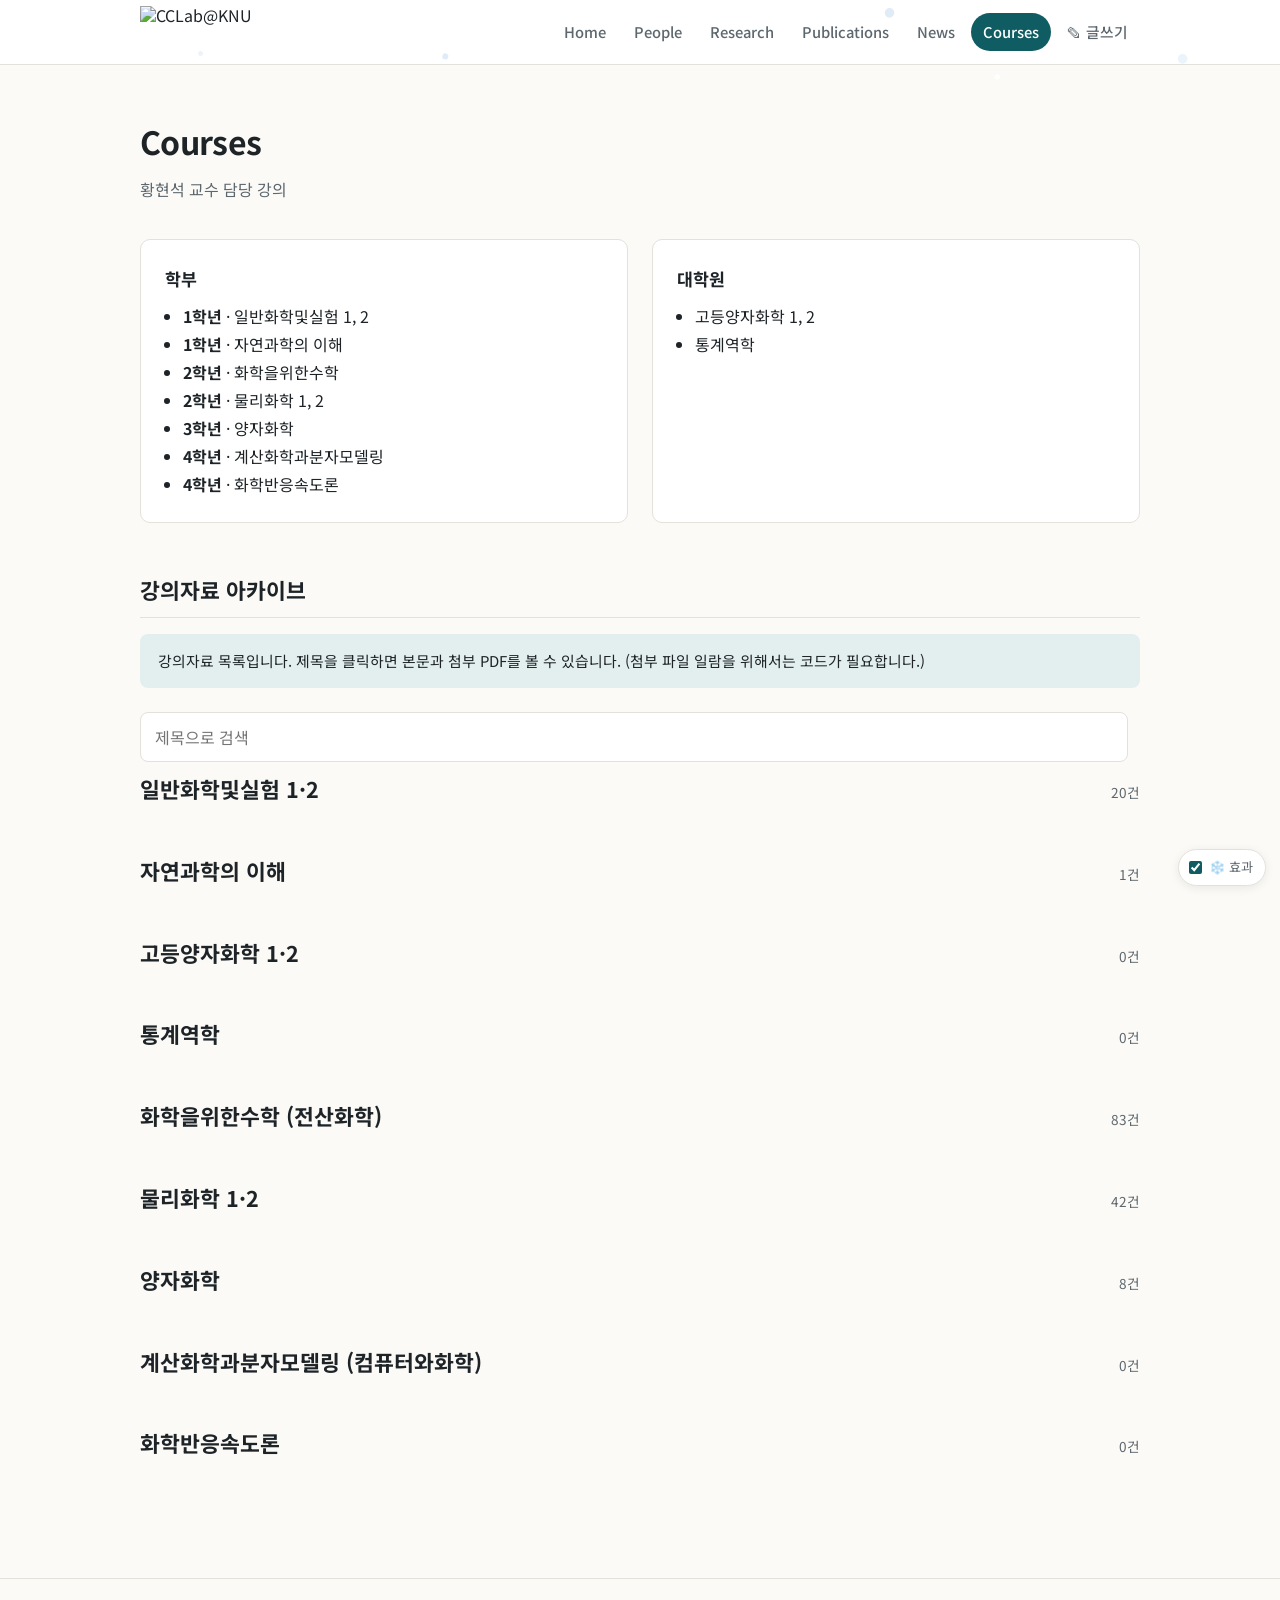
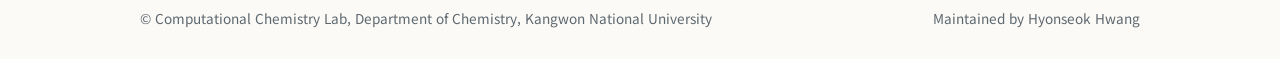
==== commit 048836ed: "logo 변경" ====
--- a/courses/index.html
+++ b/courses/index.html
@@ -14,7 +14,7 @@
 <body>
 <header class="site-header">
   <div class="wrap">
-    <a class="brand" href="../"><b>CCLab<span>@</span>KNU</b><small>강원대학교 화학과 전산화학연구실</small></a>
+    <a class="brand" href="" aria-label="CCLab@KNU"><img class="brand-logo" src="assets/images/r2-01.svg" alt="CCLab@KNU"></a>
     <button class="nav-toggle" aria-label="메뉴 열기" aria-expanded="false" aria-controls="nav"><span></span><span></span><span></span></button>
     <nav class="nav" id="nav"><a href="../">Home</a><a href="../people/">People</a><a href="../research/">Research</a><a href="../publications/">Publications</a><a href="../news/">News</a><a href="../courses/" class="active">Courses</a><a href="../write.html">✎ 글쓰기</a></nav>
   </div>
--- a/assets/style.css
+++ b/assets/style.css
@@ -57,9 +57,10 @@
 }
 .brand { display: flex; flex-direction: column; line-height: 1.2; color: var(--ink); }
 .brand:hover { text-decoration: none; }
-.brand b { font-family: var(--serif); font-size: clamp(1.15rem, 3.5vw, 1.3rem); letter-spacing: -0.01em; }
+.brand b { font-family: var(--sans); font-size: clamp(1.15rem, 3.5vw, 1.3rem); letter-spacing: -0.01em; }
 .brand b span { color: var(--accent); }
 .brand small { color: var(--muted); font-size: 0.78rem; }
+.brand-logo{ height:clamp(40px, 8vw, 52px); width:auto; display:block; }
 .nav { display: flex; gap: 4px; flex-wrap: wrap; }
 .nav a {
   color: var(--muted); padding: 6px 12px; border-radius: 999px;
@@ -81,10 +82,10 @@
 
 /* Page */
 main { padding: 48px 0 72px; }
-.page-title { font-family: var(--serif); font-size: clamp(1.6rem, 4.5vw, 2rem); margin: 0 0 6px; letter-spacing: -0.02em; }
+.page-title { font-family: var(--sans); font-size: clamp(1.6rem, 4.5vw, 2rem); margin: 0 0 6px; letter-spacing: -0.02em; }
 .page-lead { color: var(--muted); margin: 0 0 36px; }
 h2 {
-  font-family: var(--serif); font-size: clamp(1.2rem, 3.5vw, 1.35rem); margin: 48px 0 16px;
+  font-family: var(--sans); font-size: clamp(1.2rem, 3.5vw, 1.35rem); margin: 48px 0 16px;
   padding-bottom: 8px; border-bottom: 1px solid var(--line);
 }
 h2:first-child { margin-top: 0; }
@@ -95,7 +96,7 @@
   display: grid; grid-template-columns: 1.1fr 1fr; gap: 40px; align-items: center;
   margin-bottom: 56px;
 }
-.hero h1 { font-family: var(--serif); font-size: clamp(1.75rem, 5vw, 2.4rem); line-height: 1.25; margin: 0 0 16px; letter-spacing: -0.02em; }
+.hero h1 { font-family: var(--sans); font-size: clamp(1.75rem, 5vw, 2.4rem); line-height: 1.25; margin: 0 0 16px; letter-spacing: -0.02em; }
 .hero p { color: var(--muted); margin: 0 0 12px; }
 .hero figure { margin: 0; }
 .hero img { border-radius: 10px; display: block; width: 100%; }
@@ -124,7 +125,7 @@
 
 /* People */
 .pi { display: grid; grid-template-columns: 180px 1fr; gap: 32px; align-items: start; }
-.pi h3 { font-family: var(--serif); font-size: 1.5rem; margin: 0; }
+.pi h3 { font-family: var(--sans); font-size: 1.5rem; margin: 0; }
 .pi .pi-en { font-weight: 400; color: var(--muted); font-size: 1rem; }
 .pi .role { color: var(--muted); margin: 4px 0 16px; }
 .pi-bio h4 { font-size: 0.95rem; margin: 18px 0 8px; color: var(--accent); }
@@ -135,7 +136,7 @@
 /* Avatar */
 .avatar { width: 100%; aspect-ratio: 1; border-radius: 12px; overflow: hidden; background: var(--accent-soft); }
 .avatar img { width: 100%; height: 100%; object-fit: cover; display: block; }
-.avatar-ph { display: flex; align-items: center; justify-content: center; font-family: var(--serif); font-size: 1.6rem; color: var(--accent); }
+.avatar-ph { display: flex; align-items: center; justify-content: center; font-family: var(--sans); font-size: 1.6rem; color: var(--accent); }
 .pi .avatar { width: 180px; height: 180px; }
 /* 교수 사진: 잘리지 않게 원본 비율로 */
 .pi-photo { width: 180px; height: auto; border-radius: 10px; display: block; background: var(--accent-soft); }
@@ -186,7 +187,7 @@
   flex: 1; min-width: 220px; padding: 10px 14px; border: 1px solid var(--line); border-radius: 8px;
   font: inherit; background: var(--surface); color: var(--ink);
 }
-.year { font-family: var(--serif); font-size: 1.2rem; margin: 36px 0 8px; color: var(--accent); }
+.year { font-family: var(--sans); font-size: 1.2rem; margin: 36px 0 8px; color: var(--accent); }
 ol.pubs { margin: 0; padding-left: 0; list-style: none; counter-reset: none; }
 ol.pubs li { padding: 10px 0 10px 56px; border-bottom: 1px solid var(--line); position: relative; }
 ol.pubs li::before {
@@ -228,7 +229,7 @@
 /* 첨부(PDF)가 없는 글은 내용 크기만큼만 */
 .modal:not(.has-pdf) .modal-box { max-height: 80vh; }
 .modal-head { display: flex; justify-content: space-between; align-items: flex-start; gap: 16px; padding: 18px 20px; border-bottom: 1px solid var(--line); }
-.modal-head h3 { margin: 0; font-size: 1.05rem; font-family: var(--serif); }
+.modal-head h3 { margin: 0; font-size: 1.05rem; font-family: var(--sans); }
 .modal-head time { color: var(--muted); font-size: 0.85rem; }
 .modal-x { border: 0; background: transparent; font-size: 1.6rem; line-height: 1; cursor: pointer; color: var(--muted); padding: 0 4px; }
 .modal-x:hover { color: var(--ink); }
@@ -254,7 +255,7 @@
 #gate-modal[hidden] { display: none; }
 .gate-back { position: absolute; inset: 0; background: rgba(20, 25, 28, 0.55); }
 .gate-box { position: relative; background: var(--surface); border-radius: 12px; padding: 24px; width: min(360px, 100%); box-shadow: 0 20px 60px rgba(0, 0, 0, 0.3); }
-.gate-box h3 { margin: 0 0 8px; font-family: var(--serif); font-size: 1.15rem; }
+.gate-box h3 { margin: 0 0 8px; font-family: var(--sans); font-size: 1.15rem; }
 .gate-box p { margin: 0 0 14px; color: var(--muted); font-size: 0.9rem; }
 .gate-box input { width: 100%; font: inherit; font-size: 1rem; padding: 10px 12px; border: 1px solid var(--line); border-radius: 8px; }
 .gate-err { color: #c0392b !important; margin: 8px 0 0 !important; }
